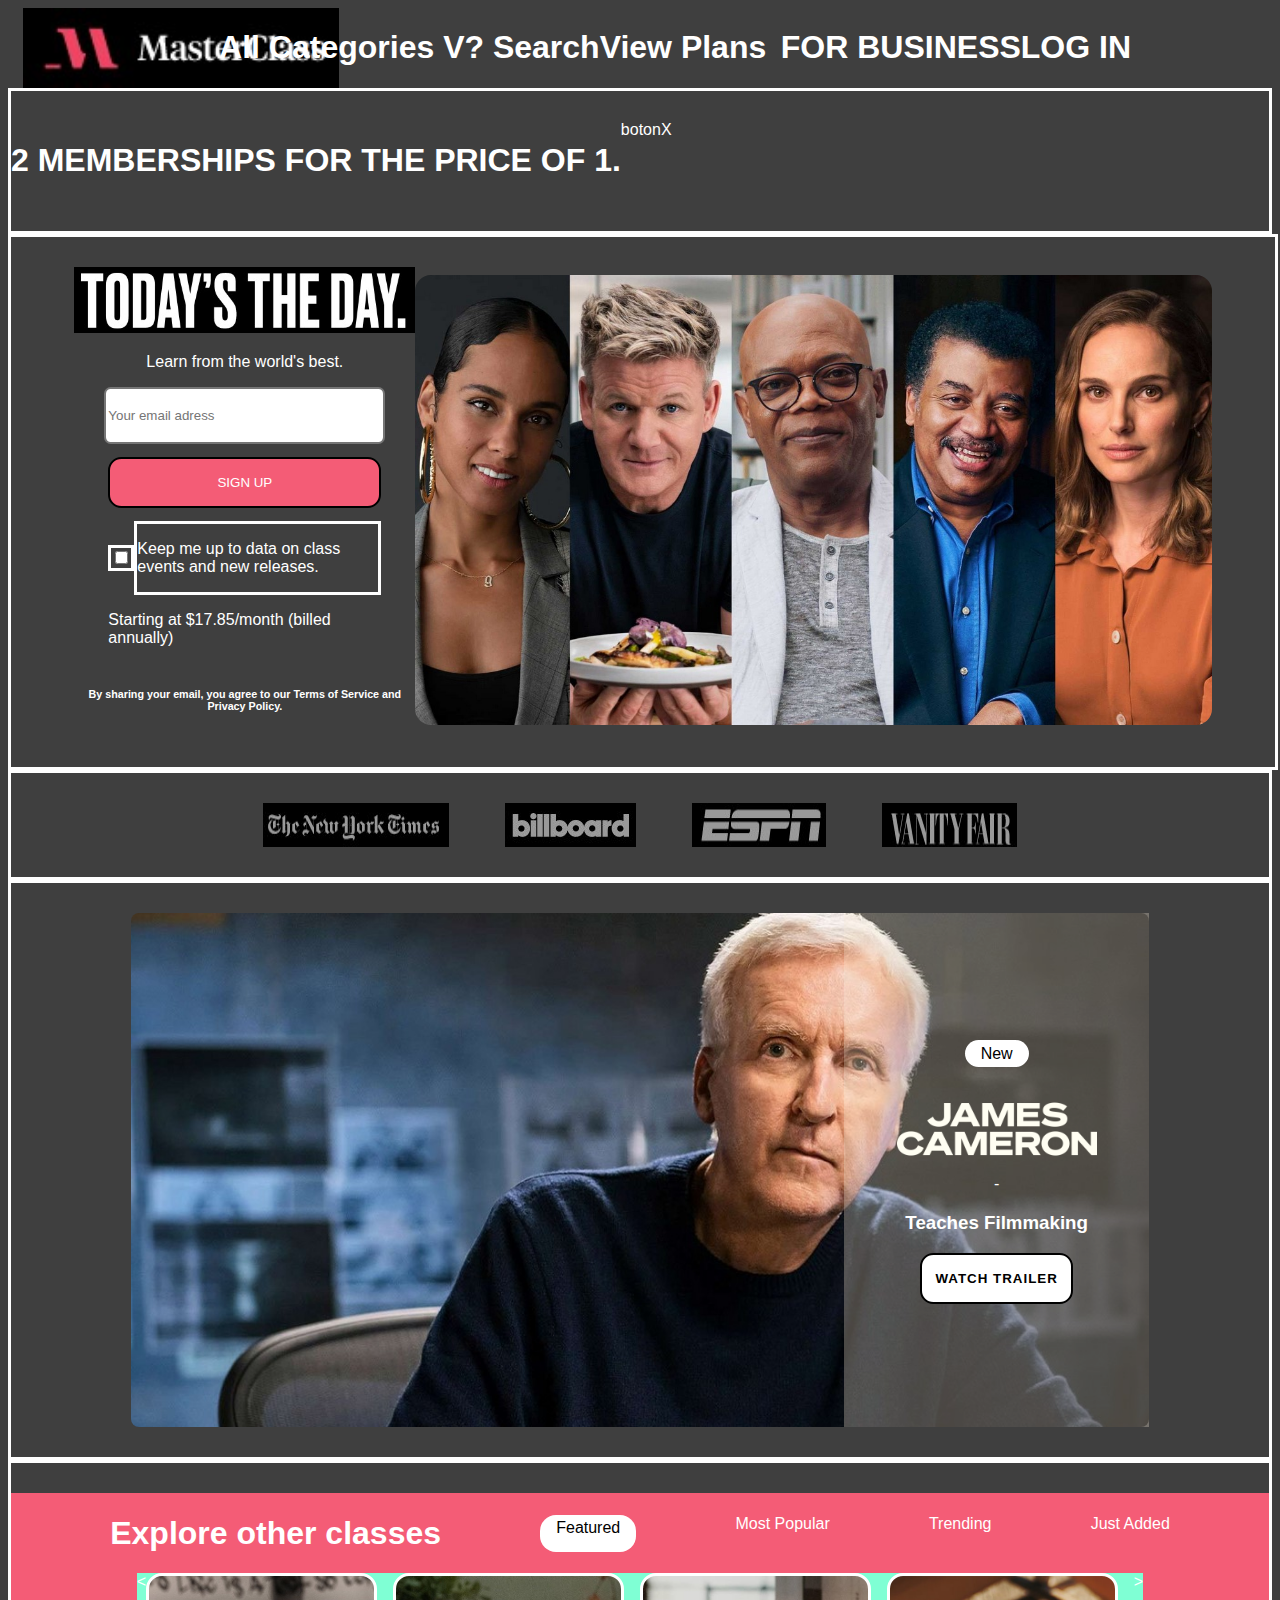
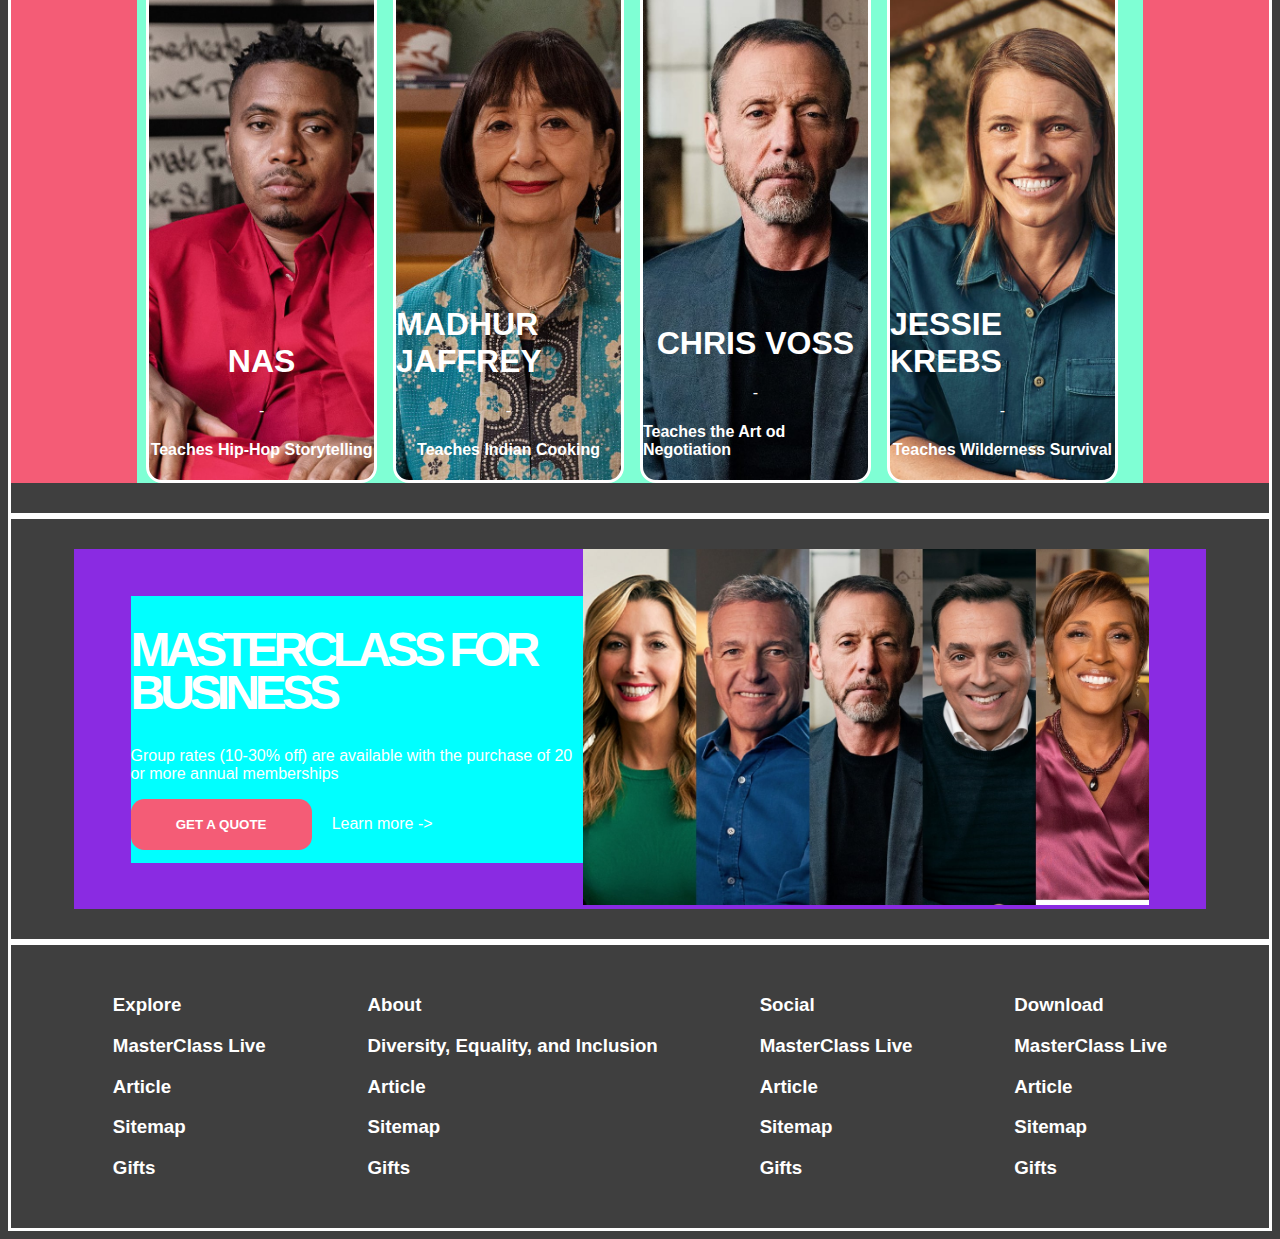
==== index.html @ 4ff26035 "Pulí el footer" ====
<!DOCTYPE html>
<html lang="en">
<head>
    <meta charset="UTF-8">
    <meta http-equiv="X-UA-Compatible" content="IE=edge">
    <meta name="viewport" content="width=device-width, initial-scale=1.0">
    <link rel="stylesheet" href="estilomasterclass.css">

    <title>Document</title>
</head>

<!--| --------------------------------------------------------- |-->

<body>
    <!--| --------------------------------------------------------- |-->
    <!--| ----------------------- |-->


    <header>


        <nav>

            <div id="contenedor_nav">
            <!--| ----------------------------- |-->


                <div class="elementos_nav">

                    <!--| ----------------------- |-->
                    <img src="imagenes/logo.jpg" alt="">
                    <!--| ----------------------- |-->

                </div>

                <!--| ----------------------- |-->

                <div class="elementos_nav">

                    <!--| ----------------------- |-->
                    <h1>
                        All Categories
                        <span> V </span>
                    </h1>
                    <!--| ----------------------- |-->
                    <h1>
                        <span>
                            ?
                        </span>
                        Search
                    </h1>
                    <!--| ----------------------- |-->
                    <h1>
                        View Plans
                    </h1>
                    <!--| ----------------------- |-->

                </div>

                <!--| ----------------------- |-->

                <div class="elementos_nav">

                    <!--| ----------------------- |-->
                    <h1>
                        FOR BUSINESS
                    </h1>
                    <!--| ----------------------- |-->
                    <h1>
                        LOG IN
                    </h1>
                    <!--| ----------------------- |-->

                </div>


            <!--| ----------------------------- |-->
            </div>      

        </nav>


        <!--| -------------PUBLICIDAD BANNER---------- |-->


        <section class="espaciado">
            <div id="publicidad">
                <h1>
                    2 MEMBERSHIPS FOR THE PRICE OF 1.
                </h1>
                <span>boton</span>
                <span>X</span>
            </div>
        </section>


        <!--| ----------------------- |-->


        <section id="contenedor_portada" class="espaciado">

            <div id="div_contenedor_portada">
            <!--| ----------------------- |-->



                <div id="registro_usuarios">
                <!--| ----------------------- |-->


                    <!--| ----------------------- |-->
                    <div>
                        <img id="imagen_titulo" src="imagenes/Letras en imagenes/Titulo.jpg" alt="">
                    </div>
                    <!--| ----------------------- |-->

                    <div id="div_centrado_iniciar_sesion">



                        <!--| ----------------------- |-->   
                        <p class="parrafos">
                            Learn from the world's best.
                        </p>

                        <!--| ----------------------- |-->

                        <input class="texto_iniciar_sesion" type="text" placeholder="Your email adress">

                        <!--| ----------------------- |-->

                        <button class="boton_iniciar_sesion">
                            <span>SIGN UP</span>
                        </button>

                        <!--| ----------------------- |-->

                        <div id="privacidad_iniciar_sesion">


                            <!--| ----------------------- |-->
                            <div>
                                <input type="checkbox">
                            </div>

                            <!--| ----------------------- |-->

                            <div>
                                <p class="texto_uno_iniciar_sesion">
                                    Keep me up to data on class events and new releases.
                                </p>
                            </div>
                            <!--| ----------------------- |-->


                        </div>
                        
                        <!--| ----------------------- |-->

                        <p class="texto_uno_iniciar_sesion">
                            Starting at $17.85/month (billed annually)
                        </p>
                        <!--| ----------------------- |-->


                    </div>

                    <!--| ----------------------- |-->

                    <h6>
                        By sharing your email, you agree to our <span>Terms of Service</span> and <span>Privacy Policy.</span>
                    </h6>
                    <!--| ----------------------- |-->
    
    
                <!--| ----------------------- |-->
                </div>

                <!--| ----------------------- |-->

                <div id="portada">
                    <img src="imagenes/img inicio/portada.jpg" alt="">
                </div>
                <!--| ----------------------- |-->



            </div>

        </section>

    </header>

    <!--| --------------------------------------------------------- |-->

    <main>
        <section id="section" class="espaciado">

            <div id="marcas">

                <img src="imagenes/Letras en imagenes/NewYorkTimes.jpg" alt="The NewYorkTimes">
                <img src="imagenes/Letras en imagenes/billboard.jpg" alt="Billboard">
                <img src="imagenes/Letras en imagenes/espn.jpg" alt="ESPN">
                <img src="imagenes/Letras en imagenes/vanityfair.jpg" alt="VANTYFAIR">

            </div>

        </section>

        <!--| --------------------------------------------------------- |-->

        <section class="espaciado">

            <div id="div_persona_destacada">
            <!--| ----------------------- |-->


                <div id="persona_destacada_fondo">
                    <div class="persona_destacada_texto">

                        <!--| ----------------------- |-->
                        <p class="subtitulo">New</p>
                        <img id="letras_persona_destacada" src="imagenes/Letras en imagenes/James cameron.png" alt="">
                        <span>-</span>
                        <h3>Teaches Filmmaking</h3>
                        <button id="boton_ver_trailer">
                            <span>WATCH TRAILER</span>
                        </button>
                        <!--| ----------------------- |-->
    
                    </div>
                </div>


            <!--| ----------------------- |-->
            </div>

        </section>

        <!--| --------------------------------------------------------- |-->

        <section class="espaciado">

            <div id="div_contenedor_otras_clases">

                <!--| ----------------------- |-->
                <div class="div_contenedor_titulos_clases">
                    <h1>Explore other classes</h1>
                    <h4 class="subtitulo">Featured</h4>
                    <h4>Most Popular</h4>
                    <h4>Trending</h4>
                    <h4>Just Added</h4>
                </div>

                <!--| ----------------------- |-->

                <div class="div_contenedor_clases">
                    <span><</span>

                    <div id="clase_persona_1" class="clase_persona">
                        <h1>NAS</h1>
                        <span>-</span>
                        <h4>Teaches Hip-Hop Storytelling</h4>
                    </div>
                    <!--| ----------------------- |-->
                    <div id="clase_persona_2" class="clase_persona">
                        <h1>MADHUR  JAFFREY</h1>
                        <span>-</span>
                        <h4>Teaches Indian  Cooking</h4>
                    </div>
                    <!--| ----------------------- |-->
                    <div id="clase_persona_3" class="clase_persona">
                        <h1>CHRIS VOSS</h1>
                        <span>-</span>
                        <h4>Teaches the Art od Negotiation</h4>
                    </div>
                    <!--| ----------------------- |-->
                    <div id="clase_persona_4" class="clase_persona">
                        <h1>JESSIE KREBS</h1>
                        <span>-</span>
                        <h4>Teaches Wilderness Survival</h4>
                    </div>

                    <span>></span>
                </div>


            </div>
            

        </section>

        <!--| --------------------------------------------------------- |-->

        <section class="espaciado">


            <div id="div_ultimo_contenedor">

                <!--| ----------------------- |-->
                <div id="div_ultimo_contenedor_titulos">


                    <!--| ----------------------- |-->
                    <h1>
                        MASTERCLASS FOR BUSINESS
                    </h1>
                    <!--| ----------------------- |-->
                    <p>
                        Group rates (10-30% off) are available with the purchase of 20 or more annual memberships
                    </p>

                    <!--| ----------------------- |-->

                    <div id="ultimo_div_botones">

                        <button id="ultimo_boton">
                            <span>GET A QUOTE</span>
                        </button>
                        <p>
                            Learn more
                            <span>-></span>
                        </p>

                    </div>
                    <!--| ----------------------- |-->


                </div>


                <!--| ----------------------- |-->


                <div id="div_ultimo_imagen">
                    <img src="imagenes/Imagen1.jpg" alt="">
                </div>
                <!--| ----------------------- |-->



            </div>


        </section>

        <!--| --------------------------------------------------------- |-->

        <footer class="espaciado">
            


            <div id="div_contenedor_footer">


                <div class="footer_textos">

                    <!--| ----------------------- |-->
                    <h3>
                        Explore
                    </h3>
                    <h3>
                        MasterClass Live
                    </h3>
                    <h3>
                        Article
                    </h3>
                    <h3>
                        Sitemap
                    </h3>
                    <h3>
                        Gifts
                    </h3>
                    <!--| ----------------------- |-->
    
                </div>
    
    
                <div class="footer_textos">
    
                    <!--| ----------------------- |-->
                    <h3>
                        About
                    </h3>
                    <h3>
                        Diversity, Equality, and Inclusion
                    </h3>
                    <h3>
                        Article
                    </h3>
                    <h3>
                        Sitemap
                    </h3>
                    <h3>
                        Gifts
                    </h3>
                    <!--| ----------------------- |-->
    
                </div>
    
    
    
                <div class="footer_textos">
    
                    <!--| ----------------------- |-->
                    <h3>
                        Social
                    </h3>
                    <h3>
                        MasterClass Live
                    </h3>
                    <h3>
                        Article
                    </h3>
                    <h3>
                        Sitemap
                    </h3>
                    <h3>
                        Gifts
                    </h3>
                    <!--| ----------------------- |-->
    
                </div>
    
    
    
    
                <div class="footer_textos">
    
                    <!--| ----------------------- |-->
                    <h3>
                        Download
                    </h3>
                    <h3>
                        MasterClass Live
                    </h3>
                    <h3>
                        Article
                    </h3>
                    <h3>
                        Sitemap
                    </h3>
                    <h3>
                        Gifts
                    </h3>
                    <!--| ----------------------- |-->
    
                </div>
    


            </div>
            

        </footer>

        <!--| --------------------------------------------------------- |-->

    </main>


</body>
</html>
---- estilomasterclass.css ----
body{
    font-family: "Sohne", "Helvetica", "Arial", sans-serif;
    background-color: rgb(63, 63, 63);
    color:#ffffff
}


/*-------------------------||-------------------------*/

#contenedor_nav{
    display: flex;
    flex-direction: row;
    justify-content: space-evenly;
    width: 90%;
}

.elementos_nav{
    display: flex;
    flex-direction: row;
    justify-content: space-evenly;
}
#publicidad{
    display: flex;
    flex-direction: row;
}

/*-------------------------||-------------------------*/

/*-----------------|REGISTRO USUARIOS|-----------------*/
#contenedor_portada{
    width: 100%;
}
#div_contenedor_portada{
    width: 90%;
    display: flex;
	flex-direction: row;
	flex-wrap: wrap;
	text-align: center;
	margin: auto;
	justify-content: space-evenly;
    align-items: center;
}

#registro_usuarios{
    width: 30%;
    display:flex;
    flex-direction: column;
    
    align-items: center;
    /*background-color: antiquewhite;*/
}

#portada{
    width: 70%;
    /*background-color: aquamarine;*/
}
#portada img{
    border-radius: 1em;
    width: 100%;
}
#imagen_titulo{
    width: 100%;
}
.texto_iniciar_sesion{
    color: white;
    border-radius: 0.5em;
    width: 100%;
    height: 51px;
    border-style: solid;

    margin-bottom: 1em; 
}
.boton_iniciar_sesion{
    background-color: #f45c76;
    color: white;
    border-radius:  1em;
    width: 100%;
    height: 51px;
    margin-bottom: 1em;
    border-style: solid;
}
.texto_uno_iniciar_sesion{
    justify-content: left;
    text-align: left;
}
#privacidad_iniciar_sesion{
    display: flex;
    flex-direction: row;
    align-items: center;
}
#privacidad_iniciar_sesion div{
    border-style: solid;
}
#div_centrado_iniciar_sesion{
    display: flex;
    flex-direction: column;
    align-items: center;
    width: 80%;
}

/*-------------------------||-------------------------*/


/*-------------------------|MARCAS|-------------------------*/
#marcas{
    width: 60%;
    display: flex;
    flex-direction: row;
    margin: auto;
    justify-content:space-between;
}
/*-------------------------||-------------------------*/

/*------------------|PERSONA DESTACADA|------------------*/
#div_persona_destacada{
    width: 90%;
    display:flex;
    margin: auto;
    /*background-color: beige;*/
    flex-direction: column;
    align-items: center;
}

#persona_destacada_fondo{
    background-image: url("imagenes/img inicio/Persona1.jpg");
    width: 90%;
    height: 514px;
    background-size: cover;
    background-repeat: no-repeat;
    border-radius: 0.5em;
    display:flex;
    flex-direction: row-reverse;
}
.persona_destacada_texto{
    display: flex;
    flex-direction: column;
    background-color: rgba(250, 235, 215, 0.301);
    width: 30%;
    justify-content: center;
    align-items: center;
    color: white;

}
.subtitulo{
    background-color: white;
    color: black;
    border-radius: 1em;
    padding: 0.3em 1em 0.3em 1em;
}
#letras_persona_destacada{
    width: 200px;
}
#boton_ver_trailer{
    background-color: #ffffff;
    color: rgb(0, 0, 0);
    border-radius:  1em;
    width: 50%;
    height: 51px;
    margin-bottom: 1em;
    border-style: solid;
}
#boton_ver_trailer span{
    font-weight: bold;
    letter-spacing: 1px;
}
/*-------------------------||-------------------------*/

/*--------------------|OTRAS CLASES|--------------------*/

#div_contenedor_otras_clases{
    display:block;
    background-color: #f45c76;
}
.div_contenedor_titulos_clases{
    display: flex;
    flex-direction: row;
    justify-content: space-evenly;
    color:rgb(255, 255, 255);

}
.div_contenedor_titulos_clases h4{
    font-weight: lighter;
}
.div_contenedor_clases{
    display: flex;
    flex-direction: row;
    justify-content: space-evenly;
    background-color: aquamarine;
    margin: auto;
    width: 80%;
    color:#ffffff;
}


.clase_persona{
    width: 284px;
    height: 504px;
    border-style: solid;
    border-radius: 1em;
    margin-right: 1em;
    display: flex;
    flex-direction: column;
    align-items: center;

    justify-content: end;
    background-repeat: no-repeat;
    background-size: cover;
}


#clase_persona_1{
    background-image: url("imagenes/perfil_uno.jpg");
}
#clase_persona_2{
    background-image: url("imagenes/perfil_dos.jpg");
}
#clase_persona_3{
    background-image: url("imagenes/perfil_tres.jpg");
}
#clase_persona_4{
    background-image: url("imagenes/perfil_cuatro.jpg");
}

/*-------------------------||-------------------------*/


/*----------------------|ULTIMO|----------------------*/
#div_ultimo_contenedor{
    width: 90%;
    display: flex;
    flex-direction: row;
    margin: auto;
    justify-content: center;
    align-items: center;
    background-color: blueviolet;
}

#div_ultimo_contenedor_titulos{
    display: block;
    width: 40%;
    background-color: aqua;
    margin-left: 0;
}

#div_ultimo_contenedor_titulos h1{
    font-size: 3em;
    /*font-family: "Sohne Schmal",serif;*/
    letter-spacing: -5px;
    line-height: 90%;
    font-weight: 900;
}

#div_ultimo_imagen{
    width: 50%;
}

#div_ultimo_imagen img{
    width: 100%;
}

#ultimo_boton{
    background-color: #f45c76;
    color: white;
    border-radius:  1em;
    width: 40%;
    height: 51px;
    margin-bottom: 1em;
    border-style: none;
}

#ultimo_boton span{
    font-weight: bold;
}
#ultimo_div_botones{
    display: flex;
    flex-direction: row;    
}

#ultimo_div_botones p{
    margin-left: 20px;
}

/*-------------------------||-------------------------*/


/*-------------------------|FOOTER|-------------------------*/

#div_contenedor_footer{

    display: flex;
    flex-direction: row;
    justify-content: space-evenly;

}

/*-------------------------||-------------------------*/

.espaciado{
    /*margin-top: 30px;
    margin-bottom: 30px;*/
    border-style: solid;
    padding-top: 30px;
    padding-bottom: 30px;
}
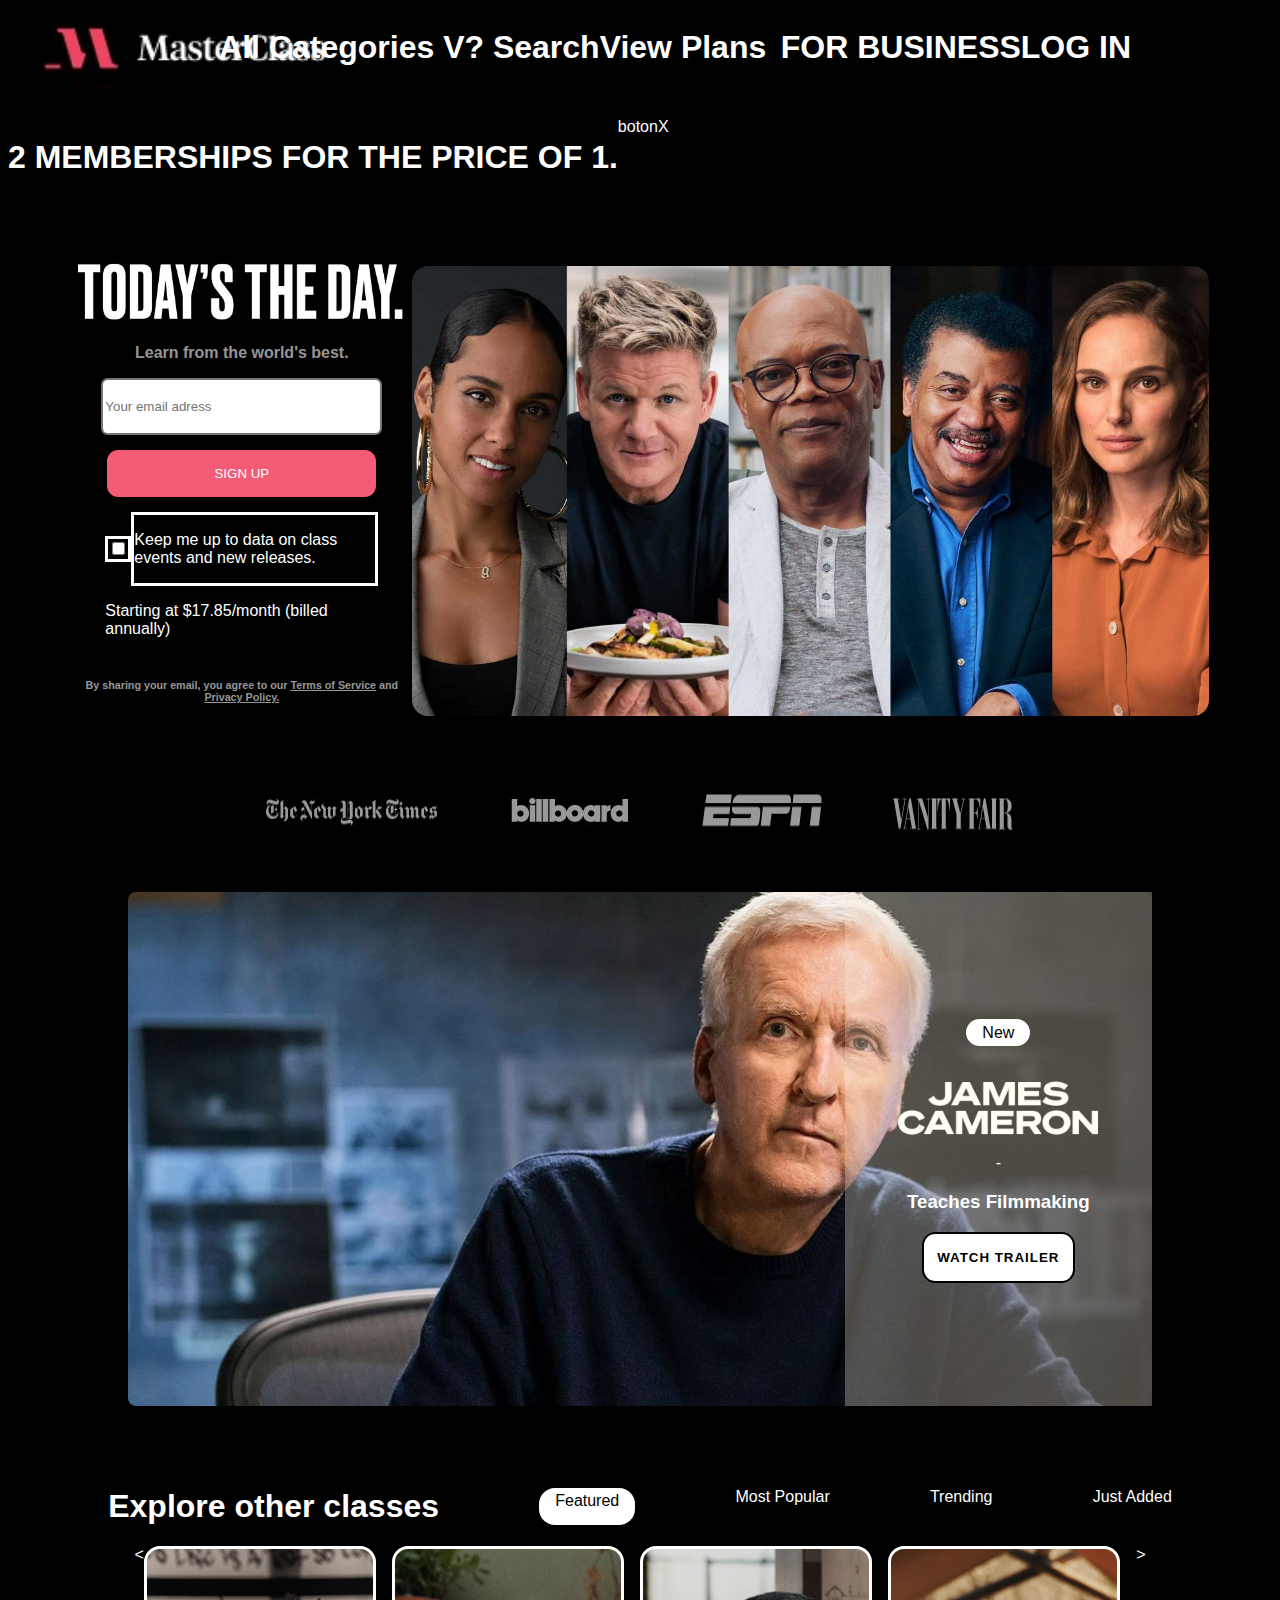
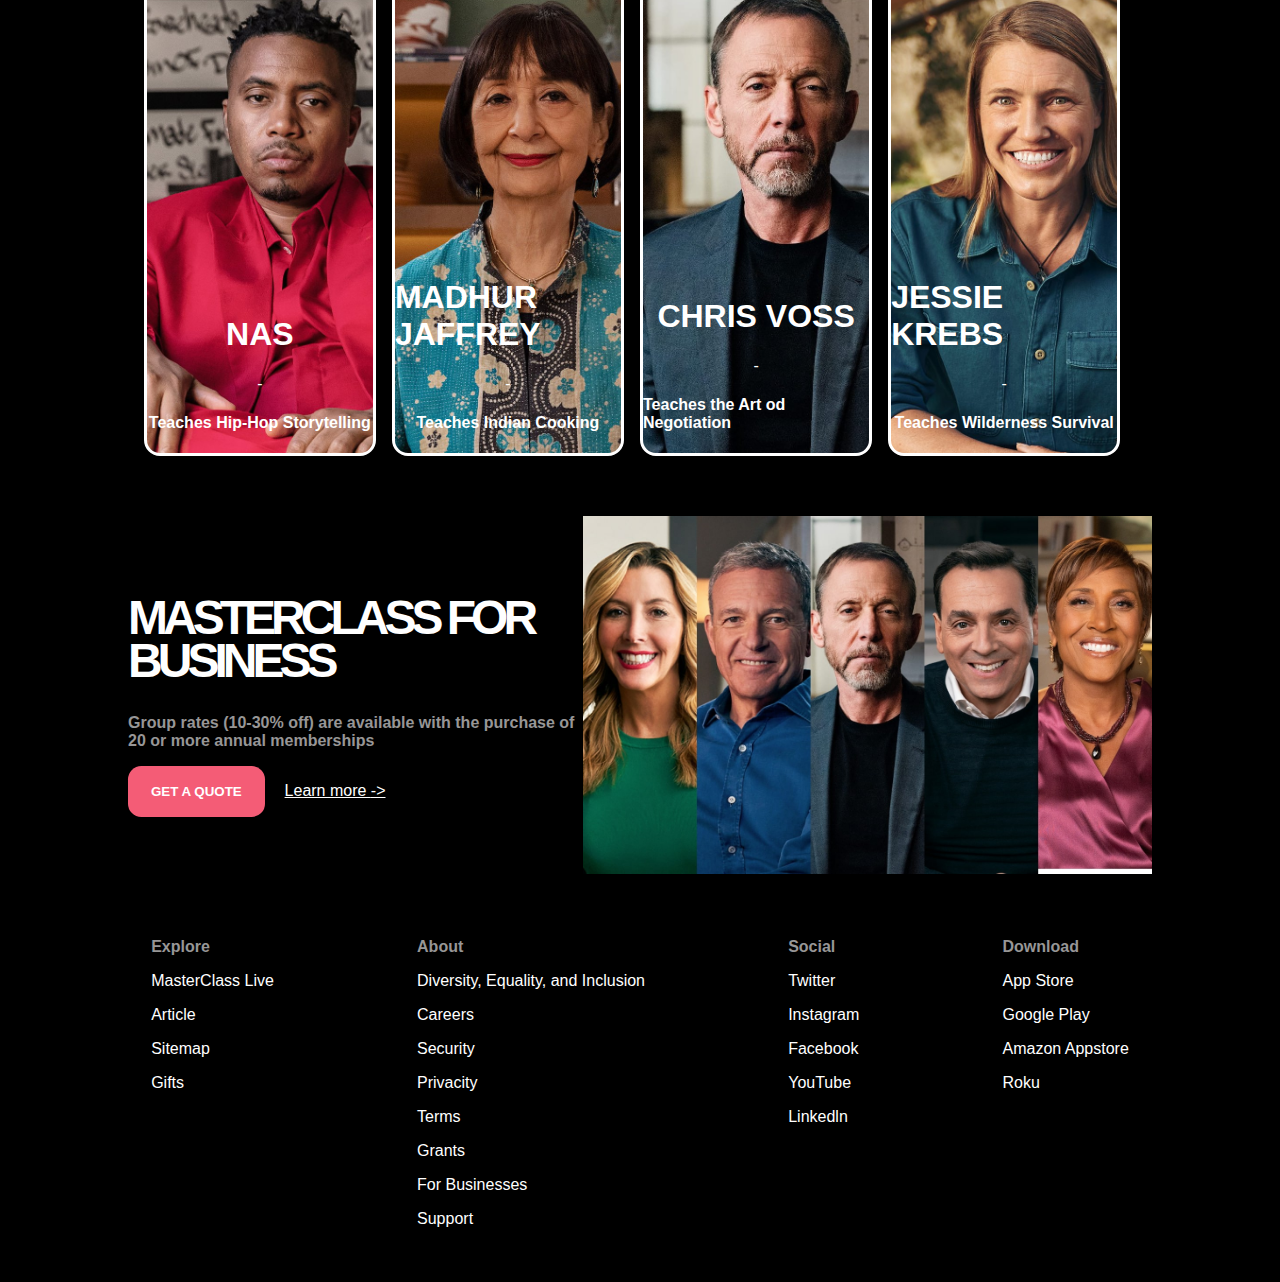
==== commit 9d0b41a6: "Terminé la mayoría de los detalles, falta pulir las ultimas cosas" ====
--- a/index.html
+++ b/index.html
@@ -119,7 +119,7 @@
 
 
                         <!--| ----------------------- |-->   
-                        <p class="parrafos">
+                        <p class="texto_color_gris">
                             Learn from the world's best.
                         </p>
 
@@ -167,8 +167,8 @@
 
                     <!--| ----------------------- |-->
 
-                    <h6>
-                        By sharing your email, you agree to our <span>Terms of Service</span> and <span>Privacy Policy.</span>
+                    <h6 class="texto_color_gris">
+                        By sharing your email, you agree to our <span class="subrayado">Terms of Service</span> and <span class="subrayado">Privacy Policy.</span>
                     </h6>
                     <!--| ----------------------- |-->
     
@@ -306,7 +306,7 @@
                         MASTERCLASS FOR BUSINESS
                     </h1>
                     <!--| ----------------------- |-->
-                    <p>
+                    <p class="texto_color_gris">
                         Group rates (10-30% off) are available with the purchase of 20 or more annual memberships
                     </p>
 
@@ -317,7 +317,7 @@
                         <button id="ultimo_boton">
                             <span>GET A QUOTE</span>
                         </button>
-                        <p>
+                        <p class="subrayado">
                             Learn more
                             <span>-></span>
                         </p>
@@ -356,94 +356,139 @@
                 <div class="footer_textos">
 
                     <!--| ----------------------- |-->
-                    <h3>
+                    <span class="texto_color_gris">
                         Explore
-                    </h3>
-                    <h3>
+                    </span>
+
+                    <!--| ----------------------- |-->
+
+                    <p>
                         MasterClass Live
-                    </h3>
-                    <h3>
+                    </p>
+                    <!--| ----------------------- |-->
+                    
+                    <p>
                         Article
-                    </h3>
-                    <h3>
+                    </p>
+                    <!--| ----------------------- |-->
+                    <p>
                         Sitemap
-                    </h3>
-                    <h3>
+                    </p>
+                    <!--| ----------------------- |-->
+                    <p>
                         Gifts
-                    </h3>
-                    <!--| ----------------------- |-->
+                    </p>
+                    <!--| ----------------------- |-->
+                    
     
                 </div>
     
     
                 <div class="footer_textos">
-    
-                    <!--| ----------------------- |-->
-                    <h3>
+                    <!--| ----------------------- |-->
+                    <span class="texto_color_gris">
                         About
-                    </h3>
-                    <h3>
+                    </span>
+
+                    <!--| ----------------------- |-->
+
+                    <p>
                         Diversity, Equality, and Inclusion
-                    </h3>
-                    <h3>
-                        Article
-                    </h3>
-                    <h3>
-                        Sitemap
-                    </h3>
-                    <h3>
-                        Gifts
-                    </h3>
-                    <!--| ----------------------- |-->
-    
-                </div>
-    
+                    </p>
+                    <!--| ----------------------- |-->
+                    <p>
+                        Careers
+                    </p>
+                    <!--| ----------------------- |-->
+                    <p>
+                        Security
+                    </p>
+                    <!--| ----------------------- |-->
+                    <p>
+                        Privacity
+                    </p>
+                    <!--| ----------------------- |-->
+                    <p>
+                        Terms
+                    </p>
+                    <!--| ----------------------- |-->
+                    <p>
+                        Grants
+                    </p>
+                    <!--| ----------------------- |-->
+                    <p>
+                        For Businesses
+                    </p>
+                    <!--| ----------------------- |-->
+                    <p>
+                        Support
+                    </p>
+                    <!--| ----------------------- |-->
+                    
+    
+                </div>
     
     
                 <div class="footer_textos">
     
                     <!--| ----------------------- |-->
-                    <h3>
+                    <span class="texto_color_gris">
                         Social
-                    </h3>
-                    <h3>
-                        MasterClass Live
-                    </h3>
-                    <h3>
-                        Article
-                    </h3>
-                    <h3>
-                        Sitemap
-                    </h3>
-                    <h3>
-                        Gifts
-                    </h3>
-                    <!--| ----------------------- |-->
-    
-                </div>
-    
-    
+                    </span>
+
+                    <!--| ----------------------- |-->
+
+                    <p>
+                        Twitter
+                    </p>
+                    <!--| ----------------------- |-->
+                    <p>
+                        Instagram
+                    </p>
+                    <!--| ----------------------- |-->
+                    <p>
+                        Facebook
+                    </p>
+                    <!--| ----------------------- |-->
+                    <p>
+                        YouTube
+                    </p>
+                    <!--| ----------------------- |-->
+                    <p>
+                        Linkedln
+                    </p>
+                    <!--| ----------------------- |-->
+
+    
+                </div>
     
     
                 <div class="footer_textos">
     
                     <!--| ----------------------- |-->
-                    <h3>
+                    <span class="texto_color_gris">
                         Download
-                    </h3>
-                    <h3>
-                        MasterClass Live
-                    </h3>
-                    <h3>
-                        Article
-                    </h3>
-                    <h3>
-                        Sitemap
-                    </h3>
-                    <h3>
-                        Gifts
-                    </h3>
-                    <!--| ----------------------- |-->
+                    </span>
+
+                    <!--| ----------------------- |-->
+
+                    <p>
+                        App Store
+                    </p>
+                    <!--| ----------------------- |-->
+                    <p>
+                        Google Play
+                    </p>
+                    <!--| ----------------------- |-->
+                    <p>
+                        Amazon Appstore
+                    </p>
+                    <!--| ----------------------- |-->
+                    <p>
+                        Roku
+                    </p>
+                    <!--| ----------------------- |-->
+
     
                 </div>
     
--- a/estilomasterclass.css
+++ b/estilomasterclass.css
@@ -1,6 +1,6 @@
 body{
     font-family: "Sohne", "Helvetica", "Arial", sans-serif;
-    background-color: rgb(63, 63, 63);
+    background-color: rgb(0, 0, 0);
     color:#ffffff
 }
 
@@ -169,7 +169,6 @@
 
 #div_contenedor_otras_clases{
     display:block;
-    background-color: #f45c76;
 }
 .div_contenedor_titulos_clases{
     display: flex;
@@ -185,7 +184,6 @@
     display: flex;
     flex-direction: row;
     justify-content: space-evenly;
-    background-color: aquamarine;
     margin: auto;
     width: 80%;
     color:#ffffff;
@@ -232,13 +230,11 @@
     margin: auto;
     justify-content: center;
     align-items: center;
-    background-color: blueviolet;
 }
 
 #div_ultimo_contenedor_titulos{
     display: block;
     width: 40%;
-    background-color: aqua;
     margin-left: 0;
 }
 
@@ -262,7 +258,7 @@
     background-color: #f45c76;
     color: white;
     border-radius:  1em;
-    width: 40%;
+    width: 30%;
     height: 51px;
     margin-bottom: 1em;
     border-style: none;
@@ -293,14 +289,41 @@
 
 }
 
+.footer_textos{
+    display: block;
+}
+
+.footer_textos ul{
+    list-style: none;
+    text-align: left;
+    justify-content: left;
+    display: flex;
+    flex-direction: column;
+}
+
+.footer_textos ul li{
+    margin-top: 2em;
+    margin-left: 0em;
+
+    
+}
+
 /*-------------------------||-------------------------*/
 
 .espaciado{
     /*margin-top: 30px;
     margin-bottom: 30px;*/
-    border-style: solid;
     padding-top: 30px;
     padding-bottom: 30px;
 }
 
-
+.texto_color_gris{
+    color:rgb(151, 150, 150);
+    font-weight: 600;
+}
+
+.subrayado{
+    text-decoration: underline;
+}
+
+
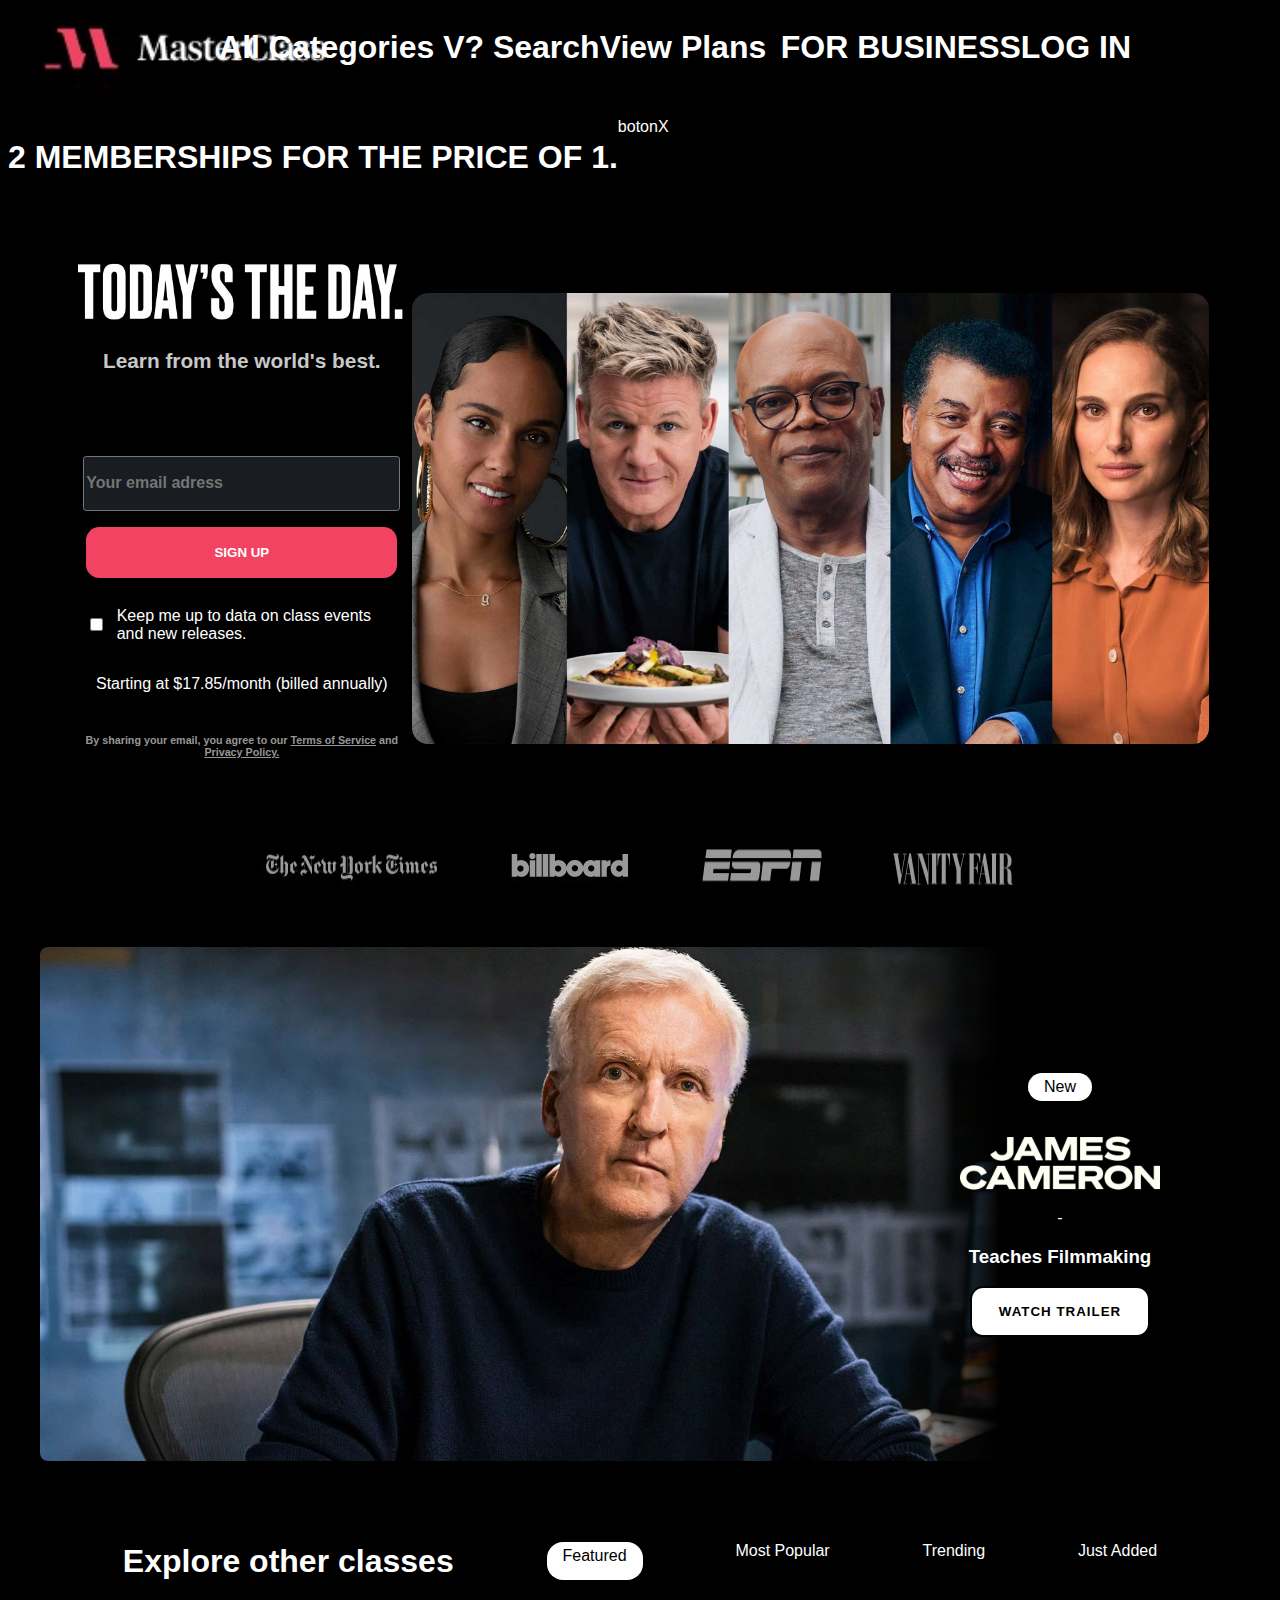
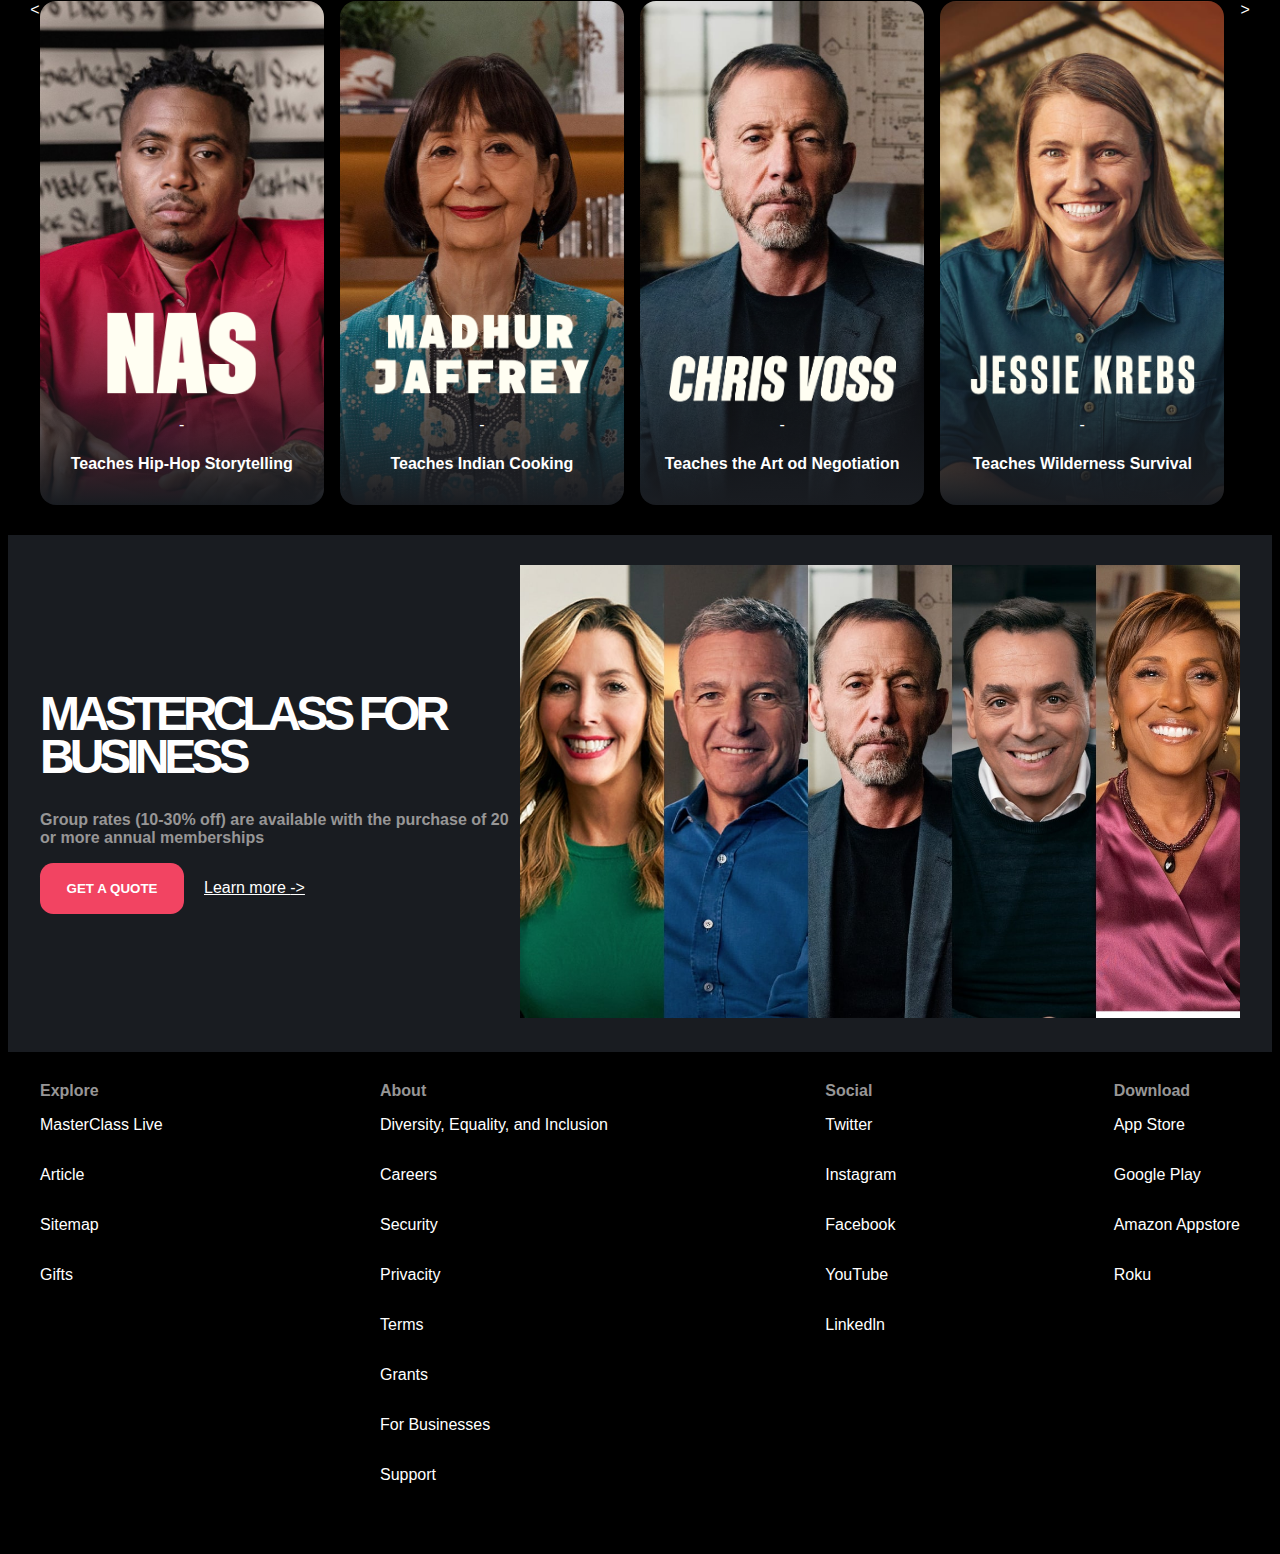
==== commit a6b9c4d6: "Todo está practicamente terminado, falta pulir pequeños detalles como los simbolos y el menu fijo" ====
--- a/index.html
+++ b/index.html
@@ -42,14 +42,18 @@
                         All Categories
                         <span> V </span>
                     </h1>
-                    <!--| ----------------------- |-->
+
+                    <!--| ----------------------- |-->
+
                     <h1>
                         <span>
                             ?
                         </span>
                         Search
                     </h1>
-                    <!--| ----------------------- |-->
+
+                    <!--| ----------------------- |-->
+
                     <h1>
                         View Plans
                     </h1>
@@ -57,7 +61,9 @@
 
                 </div>
 
-                <!--| ----------------------- |-->
+
+                <!--| ----------------------------------- |-->
+
 
                 <div class="elementos_nav">
 
@@ -65,7 +71,9 @@
                     <h1>
                         FOR BUSINESS
                     </h1>
-                    <!--| ----------------------- |-->
+
+                    <!--| ----------------------- |-->
+
                     <h1>
                         LOG IN
                     </h1>
@@ -94,7 +102,9 @@
         </section>
 
 
+
         <!--| ----------------------- |-->
+
 
 
         <section id="contenedor_portada" class="espaciado">
@@ -103,23 +113,22 @@
             <!--| ----------------------- |-->
 
 
-
+                <!--| ----------------------- |-->
                 <div id="registro_usuarios">
-                <!--| ----------------------- |-->
 
 
                     <!--| ----------------------- |-->
                     <div>
                         <img id="imagen_titulo" src="imagenes/Letras en imagenes/Titulo.jpg" alt="">
                     </div>
+
                     <!--| ----------------------- |-->
 
                     <div id="div_centrado_iniciar_sesion">
 
 
-
                         <!--| ----------------------- |-->   
-                        <p class="texto_color_gris">
+                        <p id="subtitulo_2">
                             Learn from the world's best.
                         </p>
 
@@ -140,7 +149,7 @@
 
                             <!--| ----------------------- |-->
                             <div>
-                                <input type="checkbox">
+                                <input id="entrada" type="checkbox">
                             </div>
 
                             <!--| ----------------------- |-->
@@ -173,7 +182,6 @@
                     <!--| ----------------------- |-->
     
     
-                <!--| ----------------------- |-->
                 </div>
 
                 <!--| ----------------------- |-->
@@ -184,7 +192,7 @@
                 <!--| ----------------------- |-->
 
 
-
+            <!--| ----------------------- |-->
             </div>
 
         </section>
@@ -237,11 +245,14 @@
 
         </section>
 
+
         <!--| --------------------------------------------------------- |-->
 
+
         <section class="espaciado">
 
             <div id="div_contenedor_otras_clases">
+
 
                 <!--| ----------------------- |-->
                 <div class="div_contenedor_titulos_clases">
@@ -255,33 +266,47 @@
                 <!--| ----------------------- |-->
 
                 <div class="div_contenedor_clases">
+                <!--| ----------------------- |-->
+
                     <span><</span>
 
+                    <!--| ----------------------- |-->
+
                     <div id="clase_persona_1" class="clase_persona">
-                        <h1>NAS</h1>
+                        <img src="imagenes/Letras en imagenes/Nas.png" alt="">
                         <span>-</span>
                         <h4>Teaches Hip-Hop Storytelling</h4>
                     </div>
-                    <!--| ----------------------- |-->
+
+                    <!--| ----------------------- |-->
+
                     <div id="clase_persona_2" class="clase_persona">
-                        <h1>MADHUR  JAFFREY</h1>
+                        <img src="imagenes/Letras en imagenes/Madhur.png" alt="">
                         <span>-</span>
                         <h4>Teaches Indian  Cooking</h4>
                     </div>
-                    <!--| ----------------------- |-->
+
+                    <!--| ----------------------- |-->
+
                     <div id="clase_persona_3" class="clase_persona">
-                        <h1>CHRIS VOSS</h1>
+                        <img src="imagenes/Letras en imagenes/chris.png" alt="">
                         <span>-</span>
                         <h4>Teaches the Art od Negotiation</h4>
                     </div>
-                    <!--| ----------------------- |-->
+
+                    <!--| ----------------------- |-->
+
                     <div id="clase_persona_4" class="clase_persona">
-                        <h1>JESSIE KREBS</h1>
+                        <img src="imagenes/Letras en imagenes/Jessie.png" alt="">
                         <span>-</span>
                         <h4>Teaches Wilderness Survival</h4>
                     </div>
 
+                    <!--| ----------------------- |-->
+
                     <span>></span>
+
+                <!--| ----------------------- |-->
                 </div>
 
 
@@ -292,10 +317,11 @@
 
         <!--| --------------------------------------------------------- |-->
 
-        <section class="espaciado">
+        <section class="espaciado" id="section_gris">
 
 
             <div id="div_ultimo_contenedor">
+
 
                 <!--| ----------------------- |-->
                 <div id="div_ultimo_contenedor_titulos">
@@ -305,7 +331,9 @@
                     <h1>
                         MASTERCLASS FOR BUSINESS
                     </h1>
-                    <!--| ----------------------- |-->
+
+                    <!--| ----------------------- |-->
+
                     <p class="texto_color_gris">
                         Group rates (10-30% off) are available with the purchase of 20 or more annual memberships
                     </p>
@@ -328,9 +356,7 @@
 
                 </div>
 
-
-                <!--| ----------------------- |-->
-
+                <!--| ----------------------- |-->
 
                 <div id="div_ultimo_imagen">
                     <img src="imagenes/Imagen1.jpg" alt="">
@@ -338,7 +364,6 @@
                 <!--| ----------------------- |-->
 
 
-
             </div>
 
 
@@ -349,9 +374,8 @@
         <footer class="espaciado">
             
 
-
             <div id="div_contenedor_footer">
-
+            <!--| ----------------------- |-->
 
                 <div class="footer_textos">
 
@@ -359,14 +383,11 @@
                     <span class="texto_color_gris">
                         Explore
                     </span>
-
-                    <!--| ----------------------- |-->
-
+                    <!--| ----------------------- |-->
                     <p>
                         MasterClass Live
                     </p>
-                    <!--| ----------------------- |-->
-                    
+                    <!--| ----------------------- |-->      
                     <p>
                         Article
                     </p>
@@ -378,8 +399,7 @@
                     <p>
                         Gifts
                     </p>
-                    <!--| ----------------------- |-->
-                    
+                    <!--| ----------------------- |-->     
     
                 </div>
     
@@ -389,9 +409,7 @@
                     <span class="texto_color_gris">
                         About
                     </span>
-
-                    <!--| ----------------------- |-->
-
+                    <!--| ----------------------- |-->
                     <p>
                         Diversity, Equality, and Inclusion
                     </p>
@@ -423,8 +441,7 @@
                     <p>
                         Support
                     </p>
-                    <!--| ----------------------- |-->
-                    
+                    <!--| ----------------------- |-->          
     
                 </div>
     
@@ -435,9 +452,7 @@
                     <span class="texto_color_gris">
                         Social
                     </span>
-
-                    <!--| ----------------------- |-->
-
+                    <!--| ----------------------- |-->
                     <p>
                         Twitter
                     </p>
@@ -459,7 +474,6 @@
                     </p>
                     <!--| ----------------------- |-->
 
-    
                 </div>
     
     
@@ -469,9 +483,7 @@
                     <span class="texto_color_gris">
                         Download
                     </span>
-
-                    <!--| ----------------------- |-->
-
+                    <!--| ----------------------- |-->
                     <p>
                         App Store
                     </p>
@@ -489,11 +501,10 @@
                     </p>
                     <!--| ----------------------- |-->
 
-    
-                </div>
-    
-
-
+                </div>
+    
+
+            <!--| ----------------------- |-->
             </div>
             
 
--- a/estilomasterclass.css
+++ b/estilomasterclass.css
@@ -25,6 +25,8 @@
 }
 
 /*-------------------------||-------------------------*/
+
+
 
 /*-----------------|REGISTRO USUARIOS|-----------------*/
 #contenedor_portada{
@@ -40,7 +42,12 @@
 	justify-content: space-evenly;
     align-items: center;
 }
-
+#div_centrado_iniciar_sesion{
+    display: flex;
+    flex-direction: column;
+    align-items: center;
+    width: 311px;
+}
 #registro_usuarios{
     width: 30%;
     display:flex;
@@ -62,22 +69,28 @@
     width: 100%;
 }
 .texto_iniciar_sesion{
-    color: white;
-    border-radius: 0.5em;
+    color: rgb(151, 150, 150);
+    border-radius: 0.2em;
     width: 100%;
     height: 51px;
+    border-style: none;
+    background-color: #191c21;
+    font-size: medium;
+    margin-bottom: 1em; 
     border-style: solid;
-
-    margin-bottom: 1em; 
+    border-width: 0.1px;
+    font-weight: 550;
 }
 .boton_iniciar_sesion{
-    background-color: #f45c76;
+    background-color: #f24462;
     color: white;
     border-radius:  1em;
     width: 100%;
     height: 51px;
     margin-bottom: 1em;
-    border-style: solid;
+    border-style: none;
+    font-weight: 600;
+    font-family: "Sohne", "Helvetica", "Arial", sans-serif;
 }
 .texto_uno_iniciar_sesion{
     justify-content: left;
@@ -87,18 +100,34 @@
     display: flex;
     flex-direction: row;
     align-items: center;
-}
-#privacidad_iniciar_sesion div{
-    border-style: solid;
-}
-#div_centrado_iniciar_sesion{
-    display: flex;
-    flex-direction: column;
-    align-items: center;
-    width: 80%;
-}
-
-/*-------------------------||-------------------------*/
+
+
+
+
+
+
+
+
+
+
+
+    width: 100%;
+}
+#entrada{
+    background-color: #191c21;
+    margin-right: 1em;
+    background: #191c21;
+}
+
+#subtitulo_2{
+    margin-bottom: 4em;
+    font-size: 1.3em;
+    font-weight: 600;
+    color: rgb(200, 200, 200);
+
+}
+/*-------------------------||-------------------------*/
+
 
 
 /*-------------------------|MARCAS|-------------------------*/
@@ -111,9 +140,11 @@
 }
 /*-------------------------||-------------------------*/
 
+
+
 /*------------------|PERSONA DESTACADA|------------------*/
 #div_persona_destacada{
-    width: 90%;
+    width: 1200px;
     display:flex;
     margin: auto;
     /*background-color: beige;*/
@@ -123,9 +154,9 @@
 
 #persona_destacada_fondo{
     background-image: url("imagenes/img inicio/Persona1.jpg");
-    width: 90%;
+    width: 100%;
     height: 514px;
-    background-size: cover;
+    background-size: contain;
     background-repeat: no-repeat;
     border-radius: 0.5em;
     display:flex;
@@ -134,18 +165,13 @@
 .persona_destacada_texto{
     display: flex;
     flex-direction: column;
-    background-color: rgba(250, 235, 215, 0.301);
+    background-color: #191c21;
     width: 30%;
     justify-content: center;
     align-items: center;
     color: white;
-
-}
-.subtitulo{
-    background-color: white;
-    color: black;
-    border-radius: 1em;
-    padding: 0.3em 1em 0.3em 1em;
+    background: linear-gradient(to left, rgb(0, 0, 0), rgb(0, 0, 0), rgba(0, 0, 0, 1), rgba(0, 0, 0, 0));
+
 }
 #letras_persona_destacada{
     width: 200px;
@@ -165,10 +191,14 @@
 }
 /*-------------------------||-------------------------*/
 
+
+
 /*--------------------|OTRAS CLASES|--------------------*/
-
 #div_contenedor_otras_clases{
     display:block;
+    width:82%;
+    margin: auto;
+    width: 1220px;
 }
 .div_contenedor_titulos_clases{
     display: flex;
@@ -185,46 +215,76 @@
     flex-direction: row;
     justify-content: space-evenly;
     margin: auto;
+    width: 100%;
+    color:#ffffff;
+}
+.div_contenedor_clases img{
     width: 80%;
-    color:#ffffff;
 }
 
 
 .clase_persona{
     width: 284px;
     height: 504px;
-    border-style: solid;
+    border-style: none;
     border-radius: 1em;
     margin-right: 1em;
     display: flex;
     flex-direction: column;
     align-items: center;
 
-    justify-content: end;
-    background-repeat: no-repeat;
+    justify-content: end;  
+}
+
+.clase_persona h4{
+    margin-bottom: 2em; 
+}
+
+
+#clase_persona_1{
+    background: linear-gradient(to top, #191c21, 
+    hsla(0, 0%, 0%, 0),hsla(317, 45%, 52%, 0)), 
+    url("imagenes/perfil_uno.jpg");
+
     background-size: cover;
-}
-
-
-#clase_persona_1{
-    background-image: url("imagenes/perfil_uno.jpg");
+    background-repeat: no-repeat;
 }
 #clase_persona_2{
-    background-image: url("imagenes/perfil_dos.jpg");
+    background: linear-gradient(to top, #191c21, 
+    hsla(0, 0%, 0%, 0),hsla(317, 45%, 52%, 0)), 
+    url("imagenes/perfil_dos.jpg");
+
+    background-size: cover;
+    background-repeat: no-repeat;
 }
 #clase_persona_3{
-    background-image: url("imagenes/perfil_tres.jpg");
+    background: linear-gradient(to top, #191c21, 
+    hsla(0, 0%, 0%, 0),hsla(317, 45%, 52%, 0)), 
+    url("imagenes/perfil_tres.jpg");
+
+    background-size: cover;
+    background-repeat: no-repeat;
 }
 #clase_persona_4{
-    background-image: url("imagenes/perfil_cuatro.jpg");
-}
-
-/*-------------------------||-------------------------*/
+    background: linear-gradient(to top, #191c21, 
+    hsla(0, 0%, 0%, 0),hsla(317, 45%, 52%, 0)), 
+    url("imagenes/perfil_cuatro.jpg");
+
+    background-size: cover;
+    background-repeat: no-repeat;
+}
+
+/*-------------------------||-------------------------*/
+
 
 
 /*----------------------|ULTIMO|----------------------*/
+#section_gris{
+    background-color: #191c21;
+}
+
 #div_ultimo_contenedor{
-    width: 90%;
+    width: 1200px;
     display: flex;
     flex-direction: row;
     margin: auto;
@@ -247,7 +307,7 @@
 }
 
 #div_ultimo_imagen{
-    width: 50%;
+    width: 60%;
 }
 
 #div_ultimo_imagen img{
@@ -255,7 +315,7 @@
 }
 
 #ultimo_boton{
-    background-color: #f45c76;
+    background-color: #f24462;
     color: white;
     border-radius:  1em;
     width: 30%;
@@ -279,13 +339,16 @@
 /*-------------------------||-------------------------*/
 
 
+
 /*-------------------------|FOOTER|-------------------------*/
 
 #div_contenedor_footer{
 
     display: flex;
     flex-direction: row;
-    justify-content: space-evenly;
+    justify-content: space-between;
+    width: 1200px;
+    margin: auto;
 
 }
 
@@ -293,23 +356,20 @@
     display: block;
 }
 
-.footer_textos ul{
-    list-style: none;
-    text-align: left;
-    justify-content: left;
-    display: flex;
-    flex-direction: column;
-}
-
-.footer_textos ul li{
-    margin-top: 2em;
+.footer_textos p{
+    margin-bottom: 2em;
     margin-left: 0em;
 
     
 }
 
 /*-------------------------||-------------------------*/
-
+.subtitulo{
+    background-color: white;
+    color: black;
+    border-radius: 1em;
+    padding: 0.3em 1em 0.3em 1em;
+}
 .espaciado{
     /*margin-top: 30px;
     margin-bottom: 30px;*/
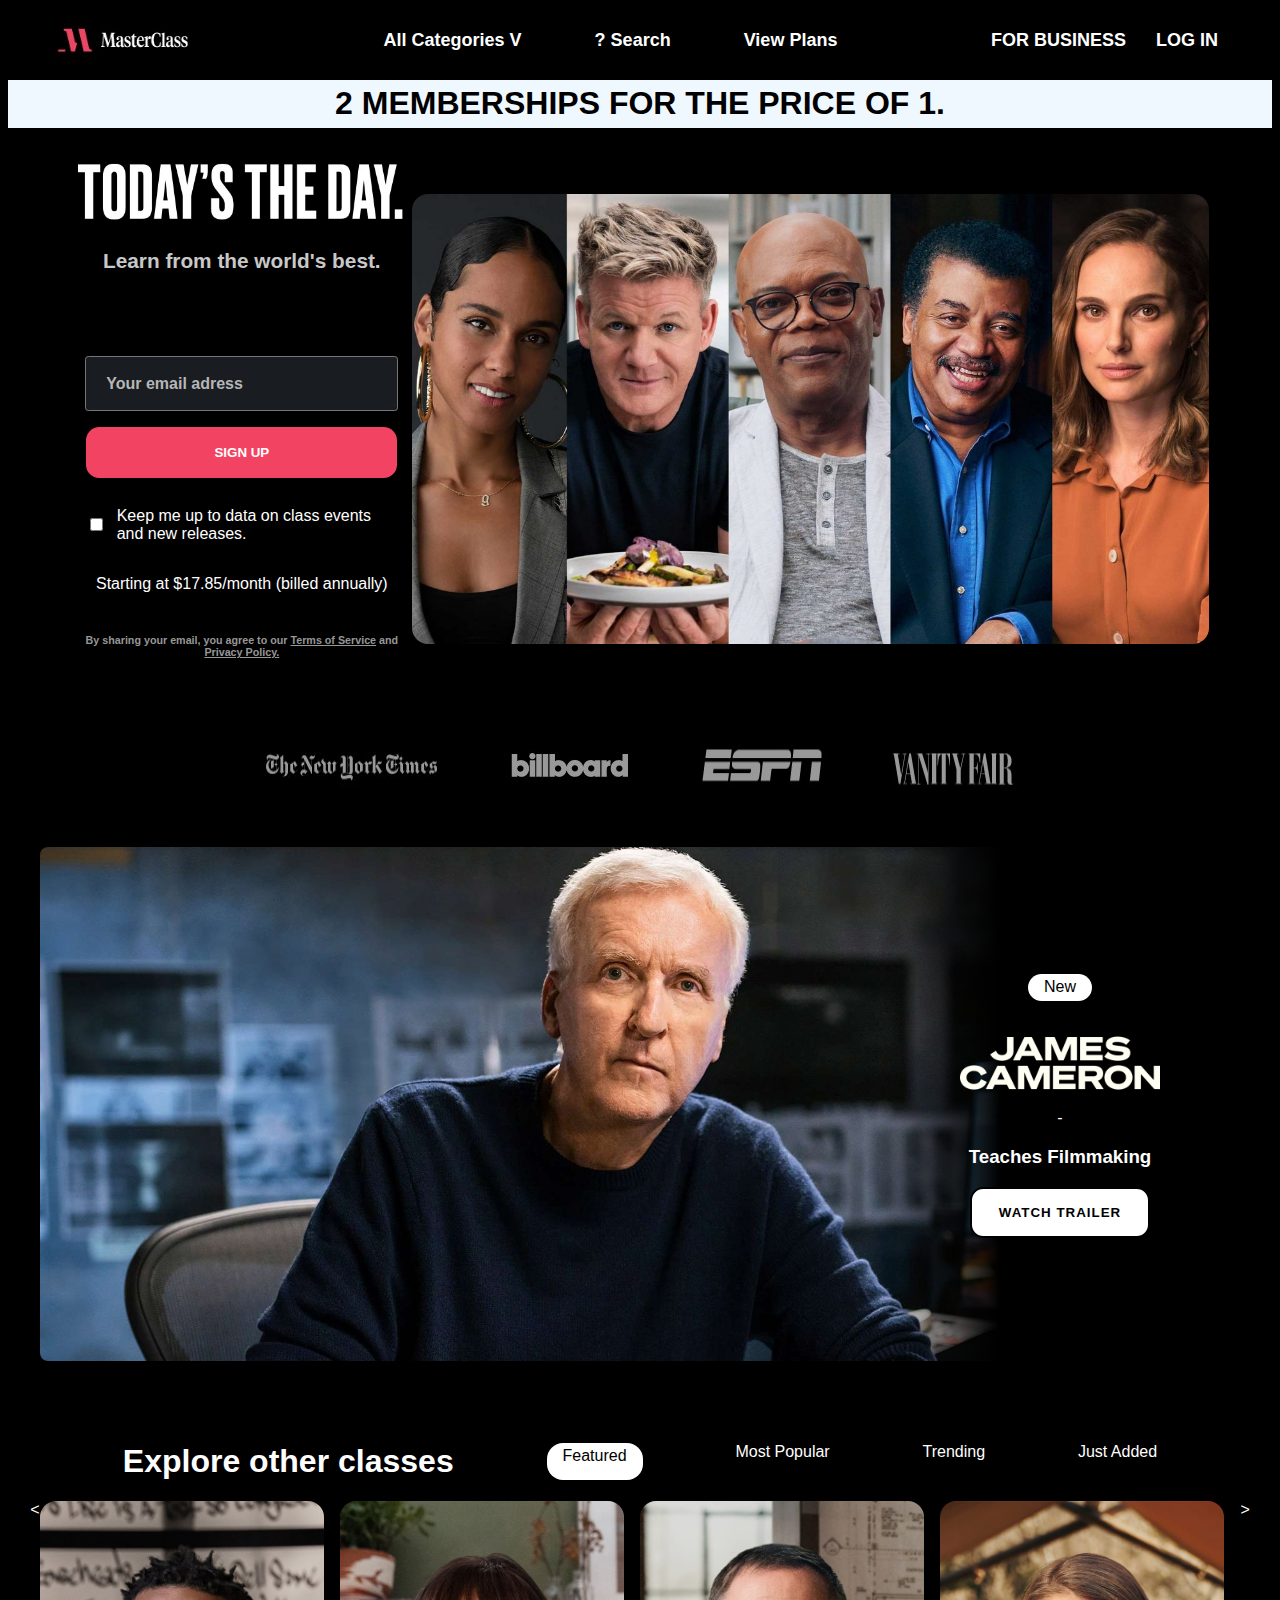
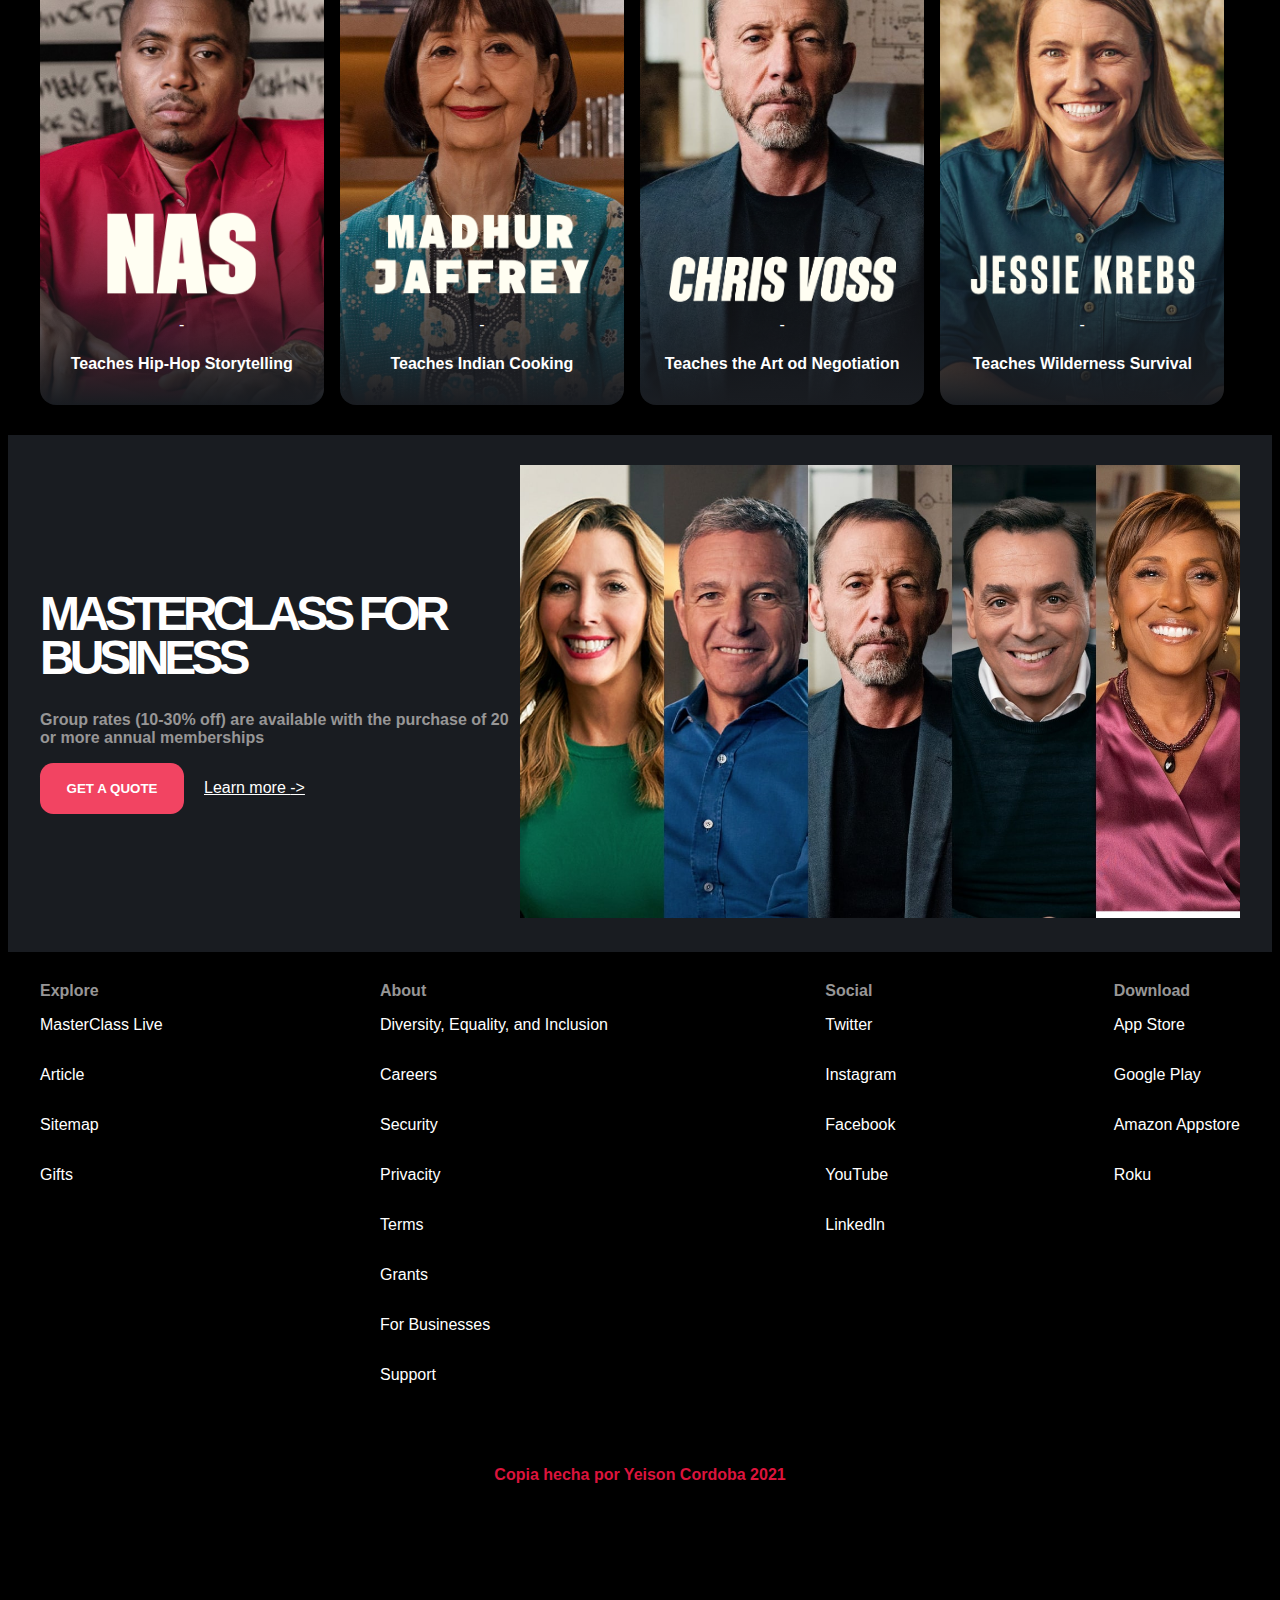
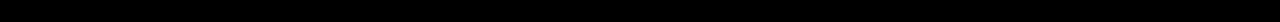
==== commit 5ad0c1d1: "Pagina casia totalmente terminada, solo falta agregar iconos y algunas fuentes" ====
--- a/index.html
+++ b/index.html
@@ -13,13 +13,14 @@
 
 <body>
     <!--| --------------------------------------------------------- |-->
+    <!--| ---------------------------------------- |-->
     <!--| ----------------------- |-->
 
 
     <header>
 
 
-        <nav>
+        <nav id="navegador">
 
             <div id="contenedor_nav">
             <!--| ----------------------------- |-->
@@ -28,14 +29,14 @@
                 <div class="elementos_nav">
 
                     <!--| ----------------------- |-->
-                    <img src="imagenes/logo.jpg" alt="">
-                    <!--| ----------------------- |-->
-
-                </div>
-
-                <!--| ----------------------- |-->
-
-                <div class="elementos_nav">
+                    <img id="logo_masterclass" src="imagenes/logo.jpg" alt="">
+                    <!--| ----------------------- |-->
+
+                </div>
+
+                <!--| ---------------------------------------- |-->
+
+                <div class="elementos_nav" id="elemento_nav_principal">
 
                     <!--| ----------------------- |-->
                     <h1>
@@ -61,11 +62,9 @@
 
                 </div>
 
-
-                <!--| ----------------------------------- |-->
-
-
-                <div class="elementos_nav">
+                <!--| ---------------------------------------- |-->
+
+                <div class="elementos_nav" id="elemento_nav_iniciar_sesion">
 
                     <!--| ----------------------- |-->
                     <h1>
@@ -88,32 +87,30 @@
         </nav>
 
 
-        <!--| -------------PUBLICIDAD BANNER---------- |-->
-
-
-        <section class="espaciado">
+        <!--| ------------------------- PUBLICIDAD BANNER ------------------------- |-->
+
+
+        <section  id="section_publicidad">
             <div id="publicidad">
                 <h1>
                     2 MEMBERSHIPS FOR THE PRICE OF 1.
                 </h1>
-                <span>boton</span>
-                <span>X</span>
+                <!--<span>boton</span>
+                <span>X</span>-->
             </div>
         </section>
 
 
-
-        <!--| ----------------------- |-->
-
+        <!--| -----------------PORTADA----------------- |-->
 
 
         <section id="contenedor_portada" class="espaciado">
 
+
             <div id="div_contenedor_portada">
             <!--| ----------------------- |-->
 
 
-                <!--| ----------------------- |-->
                 <div id="registro_usuarios">
 
 
@@ -184,24 +181,32 @@
     
                 </div>
 
-                <!--| ----------------------- |-->
+                <!--| ---------------------------------------- |-->
 
                 <div id="portada">
                     <img src="imagenes/img inicio/portada.jpg" alt="">
                 </div>
-                <!--| ----------------------- |-->
-
-
-            <!--| ----------------------- |-->
-            </div>
+
+
+            <!--| ----------------------- |-->
+            </div>
+
 
         </section>
 
+
     </header>
 
-    <!--| --------------------------------------------------------- |-->
+
+    <!--| -----------------MAIN----------------- |-->
+
 
     <main>
+
+
+        <!--| ------------------------- MASCAS-PATROCINADORES ------------------------- |-->
+
+
         <section id="section" class="espaciado">
 
             <div id="marcas">
@@ -215,15 +220,20 @@
 
         </section>
 
-        <!--| --------------------------------------------------------- |-->
+
+        <!--| ------------------------- PERSONA DESTACADA ------------------------- |-->
+
 
         <section class="espaciado">
 
+
             <div id="div_persona_destacada">
             <!--| ----------------------- |-->
 
 
                 <div id="persona_destacada_fondo">
+
+
                     <div class="persona_destacada_texto">
 
                         <!--| ----------------------- |-->
@@ -237,6 +247,8 @@
                         <!--| ----------------------- |-->
     
                     </div>
+
+
                 </div>
 
 
@@ -246,88 +258,104 @@
         </section>
 
 
-        <!--| --------------------------------------------------------- |-->
+        <!--| ------------------------- OTRAS CLASES ------------------------- |-->
 
 
         <section class="espaciado">
 
+
             <div id="div_contenedor_otras_clases">
-
-
-                <!--| ----------------------- |-->
+            <!--| ----------------------- |-->
+
+                
                 <div class="div_contenedor_titulos_clases">
+
                     <h1>Explore other classes</h1>
                     <h4 class="subtitulo">Featured</h4>
                     <h4>Most Popular</h4>
                     <h4>Trending</h4>
                     <h4>Just Added</h4>
-                </div>
-
-                <!--| ----------------------- |-->
+
+                </div>
+
+                <!--| ---------------------------------------- |-->
 
                 <div class="div_contenedor_clases">
                 <!--| ----------------------- |-->
 
+
                     <span><</span>
 
                     <!--| ----------------------- |-->
 
                     <div id="clase_persona_1" class="clase_persona">
+
                         <img src="imagenes/Letras en imagenes/Nas.png" alt="">
                         <span>-</span>
                         <h4>Teaches Hip-Hop Storytelling</h4>
+
                     </div>
 
                     <!--| ----------------------- |-->
 
                     <div id="clase_persona_2" class="clase_persona">
+
                         <img src="imagenes/Letras en imagenes/Madhur.png" alt="">
                         <span>-</span>
                         <h4>Teaches Indian  Cooking</h4>
+
                     </div>
 
                     <!--| ----------------------- |-->
 
                     <div id="clase_persona_3" class="clase_persona">
+
                         <img src="imagenes/Letras en imagenes/chris.png" alt="">
                         <span>-</span>
                         <h4>Teaches the Art od Negotiation</h4>
+
                     </div>
 
                     <!--| ----------------------- |-->
 
                     <div id="clase_persona_4" class="clase_persona">
+
                         <img src="imagenes/Letras en imagenes/Jessie.png" alt="">
                         <span>-</span>
                         <h4>Teaches Wilderness Survival</h4>
+
                     </div>
 
                     <!--| ----------------------- |-->
 
                     <span>></span>
 
-                <!--| ----------------------- |-->
-                </div>
-
-
+
+                <!--| ----------------------- |-->
+                </div>
+
+
+            <!--| ----------------------- |-->
             </div>
             
 
         </section>
 
-        <!--| --------------------------------------------------------- |-->
+
+        <!--| ------------------------- ULTIMA SECCION ------------------------- |-->
+
 
         <section class="espaciado" id="section_gris">
 
 
             <div id="div_ultimo_contenedor">
-
-
-                <!--| ----------------------- |-->
+            <!--| ----------------------- |-->
+
+                
                 <div id="div_ultimo_contenedor_titulos">
-
-
-                    <!--| ----------------------- |-->
+                <!--| ----------------------- |-->
+
+                    
                     <h1>
                         MASTERCLASS FOR BUSINESS
                     </h1>
@@ -338,7 +366,7 @@
                         Group rates (10-30% off) are available with the purchase of 20 or more annual memberships
                     </p>
 
-                    <!--| ----------------------- |-->
+                    <!--| ---------------------------------------- |-->
 
                     <div id="ultimo_div_botones">
 
@@ -351,31 +379,34 @@
                         </p>
 
                     </div>
-                    <!--| ----------------------- |-->
-
-
-                </div>
-
-                <!--| ----------------------- |-->
+                    
+
+                <!--| ----------------------- |-->
+                </div>
+
+                <!--| ---------------------------------------- |-->
 
                 <div id="div_ultimo_imagen">
                     <img src="imagenes/Imagen1.jpg" alt="">
                 </div>
-                <!--| ----------------------- |-->
-
-
+                
+
+            <!--| ----------------------- |-->
             </div>
 
 
         </section>
 
-        <!--| --------------------------------------------------------- |-->
+
+        <!--| ------------------------- FOOTER ------------------------- |-->
+
 
         <footer class="espaciado">
             
 
             <div id="div_contenedor_footer">
             <!--| ----------------------- |-->
+
 
                 <div class="footer_textos">
 
@@ -403,12 +434,15 @@
     
                 </div>
     
+                <!--| ---------------------------------------- |-->
     
                 <div class="footer_textos">
-                    <!--| ----------------------- |-->
+                <!--| ----------------------- |-->
+
                     <span class="texto_color_gris">
                         About
                     </span>
+                    
                     <!--| ----------------------- |-->
                     <p>
                         Diversity, Equality, and Inclusion
@@ -441,17 +475,21 @@
                     <p>
                         Support
                     </p>
-                    <!--| ----------------------- |-->          
-    
-                </div>
-    
+                        
+                    
+                <!--| ----------------------- |--> 
+                </div>
+    
+                <!--| ---------------------------------------- |-->
     
                 <div class="footer_textos">
-    
-                    <!--| ----------------------- |-->
+                <!--| ----------------------- |-->
+                    
+
                     <span class="texto_color_gris">
                         Social
                     </span>
+
                     <!--| ----------------------- |-->
                     <p>
                         Twitter
@@ -472,17 +510,20 @@
                     <p>
                         Linkedln
                     </p>
-                    <!--| ----------------------- |-->
-
-                </div>
-    
+                    
+
+                <!--| ----------------------- |-->
+                </div>
+    
+                <!--| ---------------------------------------- |-->
     
                 <div class="footer_textos">
-    
-                    <!--| ----------------------- |-->
+                <!--| ----------------------- |-->
+                    
                     <span class="texto_color_gris">
                         Download
                     </span>
+
                     <!--| ----------------------- |-->
                     <p>
                         App Store
@@ -499,18 +540,20 @@
                     <p>
                         Roku
                     </p>
-                    <!--| ----------------------- |-->
-
-                </div>
-    
-
-            <!--| ----------------------- |-->
-            </div>
+                    
+                <!--| ----------------------- |-->
+                </div>
+    
+
+            <!--| ----------------------- |-->
+            </div>
+
+
+            <p class="firma">Copia hecha por Yeison Cordoba 2021</p>
             
 
         </footer>
 
-        <!--| --------------------------------------------------------- |-->
 
     </main>
 
--- a/estilomasterclass.css
+++ b/estilomasterclass.css
@@ -5,13 +5,30 @@
 }
 
 
-/*-------------------------||-------------------------*/
+/*-------------------------|NAVEGADOR|-------------------------*/
+#navegador{
+    position:fixed;
+    background-color: black;
+    width: 100%;
+    height: 80px;
+    display: flex;
+    margin-top: -8px;
+}
 
 #contenedor_nav{
     display: flex;
     flex-direction: row;
+    justify-content: space-between;
+    width: 1200px;
+    margin: auto;
+    font-size: 9px;
+}
+
+#elemento_nav_principal{
     justify-content: space-evenly;
-    width: 90%;
+    display: flex;
+    flex-direction: row;
+    width:50%;
 }
 
 .elementos_nav{
@@ -19,10 +36,52 @@
     flex-direction: row;
     justify-content: space-evenly;
 }
+
 #publicidad{
     display: flex;
     flex-direction: row;
 }
+
+#logo_masterclass{
+    width: 80%;
+    margin-right: auto;
+}
+
+#elemento_nav_iniciar_sesion{
+    display: flex;
+    flex-direction: row;
+    justify-content: space-evenly;
+}
+
+#elemento_nav_iniciar_sesion h1{
+    margin-right: 30px;
+}
+
+/*-------------------------||-------------------------*/
+
+
+
+/*-------------------------|PUBLICIDAD|-------------------------*/
+#section_publicidad{
+    background-color: aliceblue;
+    height: 50px;
+    align-items: center;
+    justify-content: center;
+    padding-top: 70px;
+}
+
+#publicidad{
+    display: flex;
+    flex-direction: row;
+
+    color: black;
+    width: 1200px;
+    margin: auto;
+    align-items: center;
+    justify-content: center;
+    height: 100%;
+}
+
 
 /*-------------------------||-------------------------*/
 
@@ -32,6 +91,7 @@
 #contenedor_portada{
     width: 100%;
 }
+
 #div_contenedor_portada{
     width: 90%;
     display: flex;
@@ -42,12 +102,14 @@
 	justify-content: space-evenly;
     align-items: center;
 }
+
 #div_centrado_iniciar_sesion{
     display: flex;
     flex-direction: column;
     align-items: center;
     width: 311px;
 }
+
 #registro_usuarios{
     width: 30%;
     display:flex;
@@ -61,17 +123,20 @@
     width: 70%;
     /*background-color: aquamarine;*/
 }
+
 #portada img{
     border-radius: 1em;
     width: 100%;
 }
+
 #imagen_titulo{
     width: 100%;
 }
+
 .texto_iniciar_sesion{
-    color: rgb(151, 150, 150);
+    color: rgb(255, 255, 255);
     border-radius: 0.2em;
-    width: 100%;
+    width: 93%;
     height: 51px;
     border-style: none;
     background-color: #191c21;
@@ -80,7 +145,13 @@
     border-style: solid;
     border-width: 0.1px;
     font-weight: 550;
-}
+    padding-left: 20px;
+
+}
+.texto_iniciar_sesion::placeholder{
+    color: rgb(182, 182, 182);
+}
+
 .boton_iniciar_sesion{
     background-color: #f24462;
     color: white;
@@ -100,14 +171,6 @@
     display: flex;
     flex-direction: row;
     align-items: center;
-
-
-
-
-
-
-
-
 
 
 
@@ -240,7 +303,6 @@
     margin-bottom: 2em; 
 }
 
-
 #clase_persona_1{
     background: linear-gradient(to top, #191c21, 
     hsla(0, 0%, 0%, 0),hsla(317, 45%, 52%, 0)), 
@@ -349,7 +411,6 @@
     justify-content: space-between;
     width: 1200px;
     margin: auto;
-
 }
 
 .footer_textos{
@@ -358,12 +419,14 @@
 
 .footer_textos p{
     margin-bottom: 2em;
-    margin-left: 0em;
-
-    
-}
-
-/*-------------------------||-------------------------*/
+    margin-left: 0em;    
+}
+
+/*-------------------------||-------------------------*/
+
+
+
+/*-------------------------|GENERALIDADES|-------------------------*/
 .subtitulo{
     background-color: white;
     color: black;
@@ -385,5 +448,18 @@
 .subrayado{
     text-decoration: underline;
 }
-
-
+/*-------------------------||-------------------------*/
+
+.firma{
+    color:crimson;
+    font-family: Verdana, Geneva, Tahoma, sans-serif;
+    font-weight: bold;
+    margin: auto;
+    text-align: center;
+    margin-top: 50px;
+    margin-bottom: 100px;
+    
+
+}
+
+
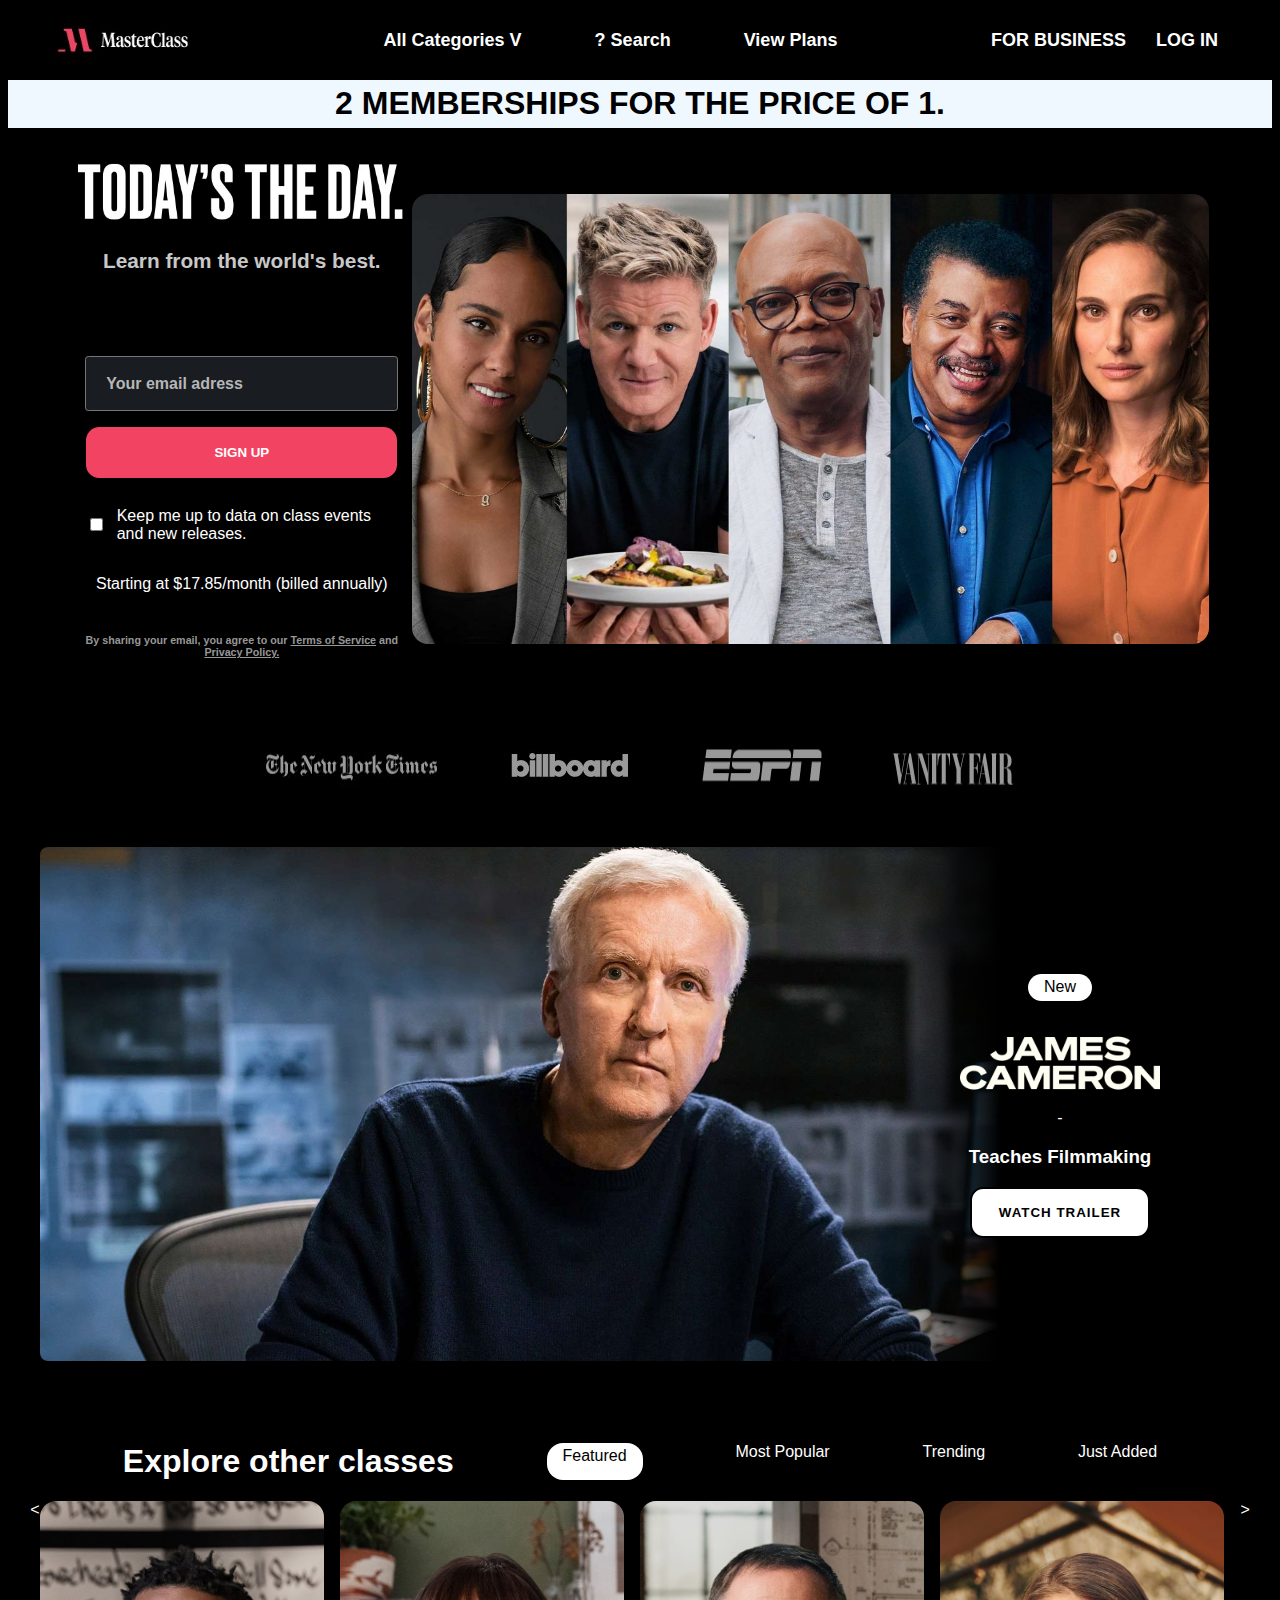
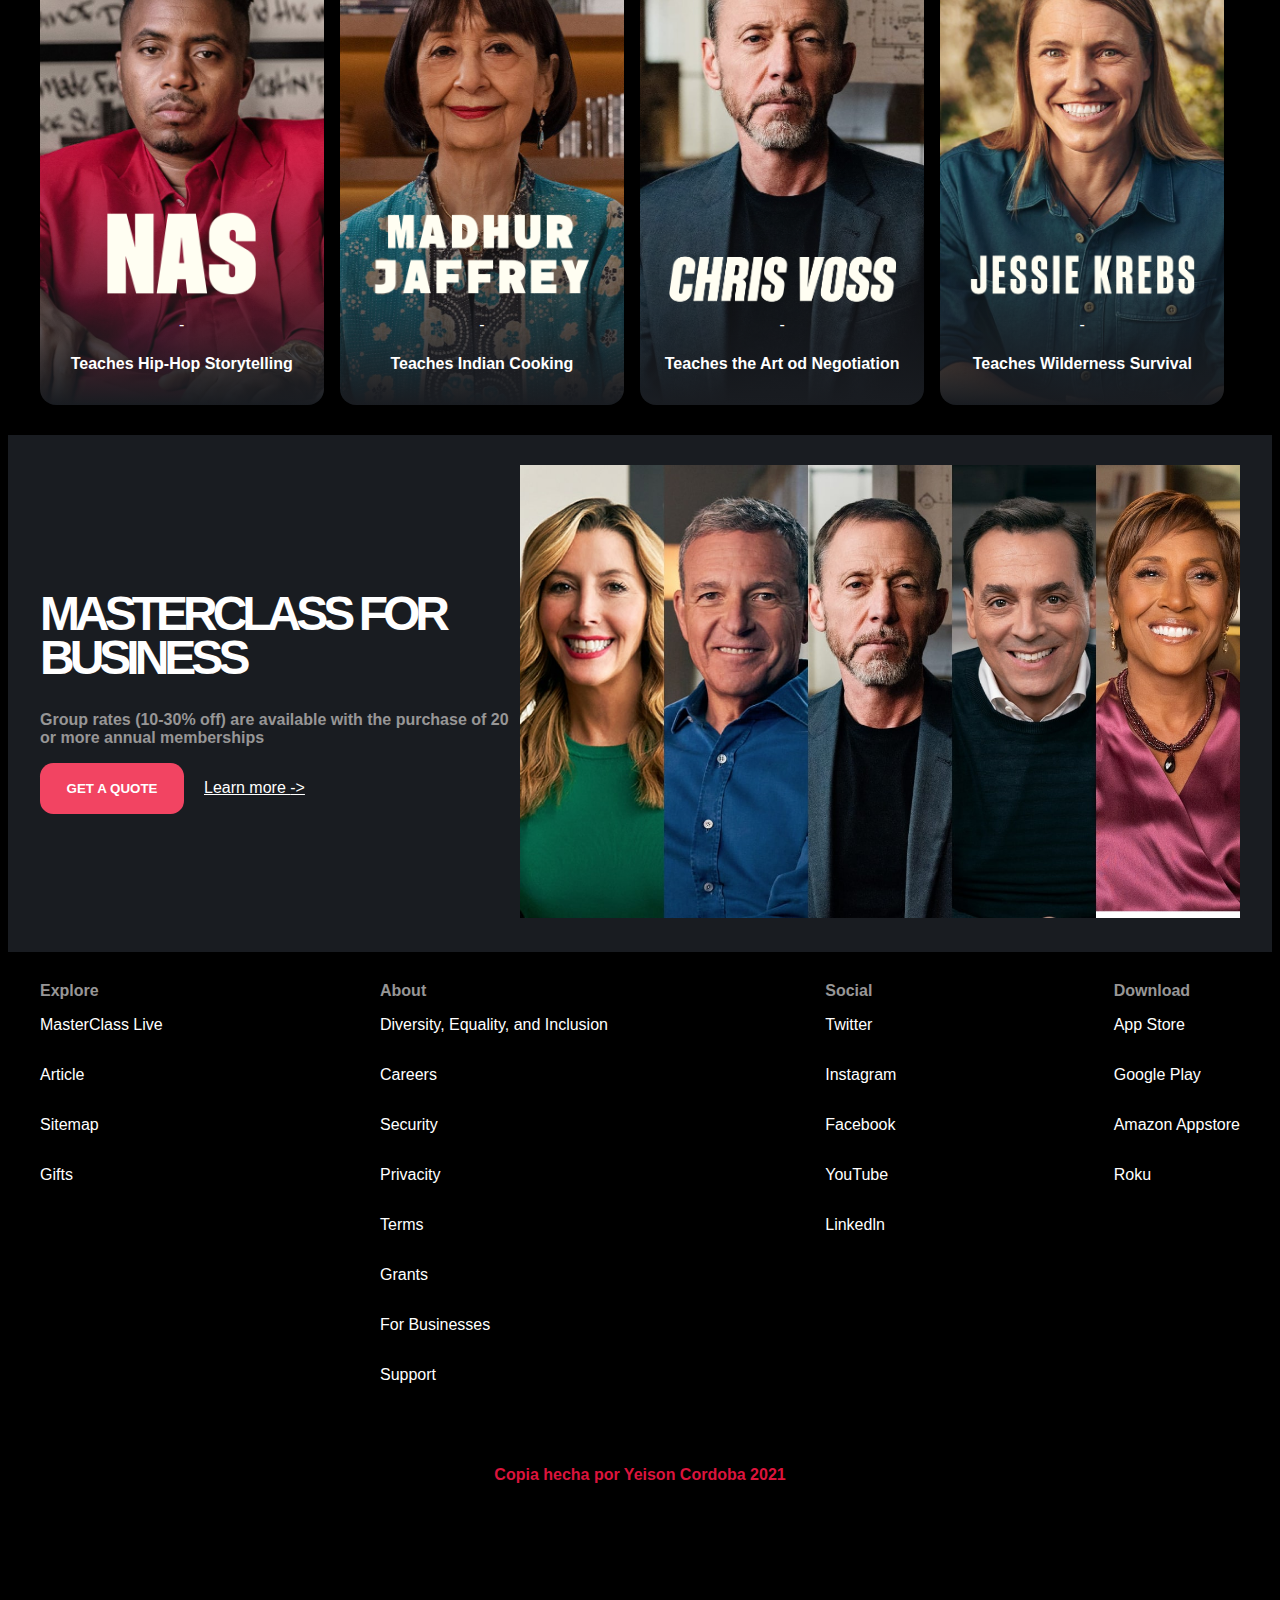
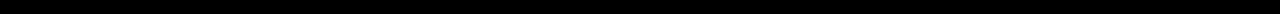
==== commit e4b53a72: "Página principal terminada sin iconos svg; antes de hacer la otra" ====
--- a/index.html
+++ b/index.html
@@ -101,7 +101,7 @@
         </section>
 
 
-        <!--| -----------------PORTADA----------------- |-->
+        <!--| ------------------------------ PORTADA ------------------------------ |-->
 
 
         <section id="contenedor_portada" class="espaciado">
@@ -204,7 +204,7 @@
     <main>
 
 
-        <!--| ------------------------- MASCAS-PATROCINADORES ------------------------- |-->
+        <!--| ----------------------- MASCAS-PATROCINADORES ----------------------- |-->
 
 
         <section id="section" class="espaciado">
@@ -221,7 +221,7 @@
         </section>
 
 
-        <!--| ------------------------- PERSONA DESTACADA ------------------------- |-->
+        <!--| -------------------------- PERSONA DESTACADA -------------------------- |-->
 
 
         <section class="espaciado">
@@ -258,7 +258,7 @@
         </section>
 
 
-        <!--| ------------------------- OTRAS CLASES ------------------------- |-->
+        <!--| ------------------------------ OTRAS CLASES ------------------------------ |-->
 
 
         <section class="espaciado">
@@ -342,7 +342,7 @@
         </section>
 
 
-        <!--| ------------------------- ULTIMA SECCION ------------------------- |-->
+        <!--| ----------------------------- ULTIMA SECCION ----------------------------- |-->
 
 
         <section class="espaciado" id="section_gris">
@@ -398,7 +398,7 @@
         </section>
 
 
-        <!--| ------------------------- FOOTER ------------------------- |-->
+        <!--| ------------------------------- FOOTER ------------------------------- |-->
 
 
         <footer class="espaciado">
--- a/estilomasterclass.css
+++ b/estilomasterclass.css
@@ -1,8 +1,17 @@
+*{
+    font-family: "Sohne", "Helvetica", "Arial", sans-serif;
+}
+*::selection{
+    background-color: rgba(255, 255, 255, 0.507);
+}
+html, body{
+    height: 100%;
+}
 body{
-    font-family: "Sohne", "Helvetica", "Arial", sans-serif;
     background-color: rgb(0, 0, 0);
     color:#ffffff
 }
+
 
 
 /*-------------------------|NAVEGADOR|-------------------------*/
@@ -148,6 +157,7 @@
     padding-left: 20px;
 
 }
+
 .texto_iniciar_sesion::placeholder{
     color: rgb(182, 182, 182);
 }
@@ -163,19 +173,19 @@
     font-weight: 600;
     font-family: "Sohne", "Helvetica", "Arial", sans-serif;
 }
+
 .texto_uno_iniciar_sesion{
     justify-content: left;
     text-align: left;
 }
+
 #privacidad_iniciar_sesion{
     display: flex;
     flex-direction: row;
     align-items: center;
-
-
-
-    width: 100%;
-}
+    width: 100%;
+}
+
 #entrada{
     background-color: #191c21;
     margin-right: 1em;
@@ -189,6 +199,7 @@
     color: rgb(200, 200, 200);
 
 }
+
 /*-------------------------||-------------------------*/
 
 
@@ -225,6 +236,7 @@
     display:flex;
     flex-direction: row-reverse;
 }
+
 .persona_destacada_texto{
     display: flex;
     flex-direction: column;
@@ -236,9 +248,11 @@
     background: linear-gradient(to left, rgb(0, 0, 0), rgb(0, 0, 0), rgba(0, 0, 0, 1), rgba(0, 0, 0, 0));
 
 }
+
 #letras_persona_destacada{
     width: 200px;
 }
+
 #boton_ver_trailer{
     background-color: #ffffff;
     color: rgb(0, 0, 0);
@@ -248,10 +262,12 @@
     margin-bottom: 1em;
     border-style: solid;
 }
+
 #boton_ver_trailer span{
     font-weight: bold;
     letter-spacing: 1px;
 }
+
 /*-------------------------||-------------------------*/
 
 
@@ -263,6 +279,7 @@
     margin: auto;
     width: 1220px;
 }
+
 .div_contenedor_titulos_clases{
     display: flex;
     flex-direction: row;
@@ -270,9 +287,11 @@
     color:rgb(255, 255, 255);
 
 }
+
 .div_contenedor_titulos_clases h4{
     font-weight: lighter;
 }
+
 .div_contenedor_clases{
     display: flex;
     flex-direction: row;
@@ -281,10 +300,10 @@
     width: 100%;
     color:#ffffff;
 }
+
 .div_contenedor_clases img{
     width: 80%;
 }
-
 
 .clase_persona{
     width: 284px;
@@ -311,6 +330,7 @@
     background-size: cover;
     background-repeat: no-repeat;
 }
+
 #clase_persona_2{
     background: linear-gradient(to top, #191c21, 
     hsla(0, 0%, 0%, 0),hsla(317, 45%, 52%, 0)), 
@@ -319,6 +339,7 @@
     background-size: cover;
     background-repeat: no-repeat;
 }
+
 #clase_persona_3{
     background: linear-gradient(to top, #191c21, 
     hsla(0, 0%, 0%, 0),hsla(317, 45%, 52%, 0)), 
@@ -327,6 +348,7 @@
     background-size: cover;
     background-repeat: no-repeat;
 }
+
 #clase_persona_4{
     background: linear-gradient(to top, #191c21, 
     hsla(0, 0%, 0%, 0),hsla(317, 45%, 52%, 0)), 
@@ -389,6 +411,7 @@
 #ultimo_boton span{
     font-weight: bold;
 }
+
 #ultimo_div_botones{
     display: flex;
     flex-direction: row;    
@@ -433,6 +456,7 @@
     border-radius: 1em;
     padding: 0.3em 1em 0.3em 1em;
 }
+
 .espaciado{
     /*margin-top: 30px;
     margin-bottom: 30px;*/
@@ -448,6 +472,7 @@
 .subrayado{
     text-decoration: underline;
 }
+
 /*-------------------------||-------------------------*/
 
 .firma{
@@ -458,8 +483,6 @@
     text-align: center;
     margin-top: 50px;
     margin-bottom: 100px;
-    
-
-}
-
-
+}
+
+
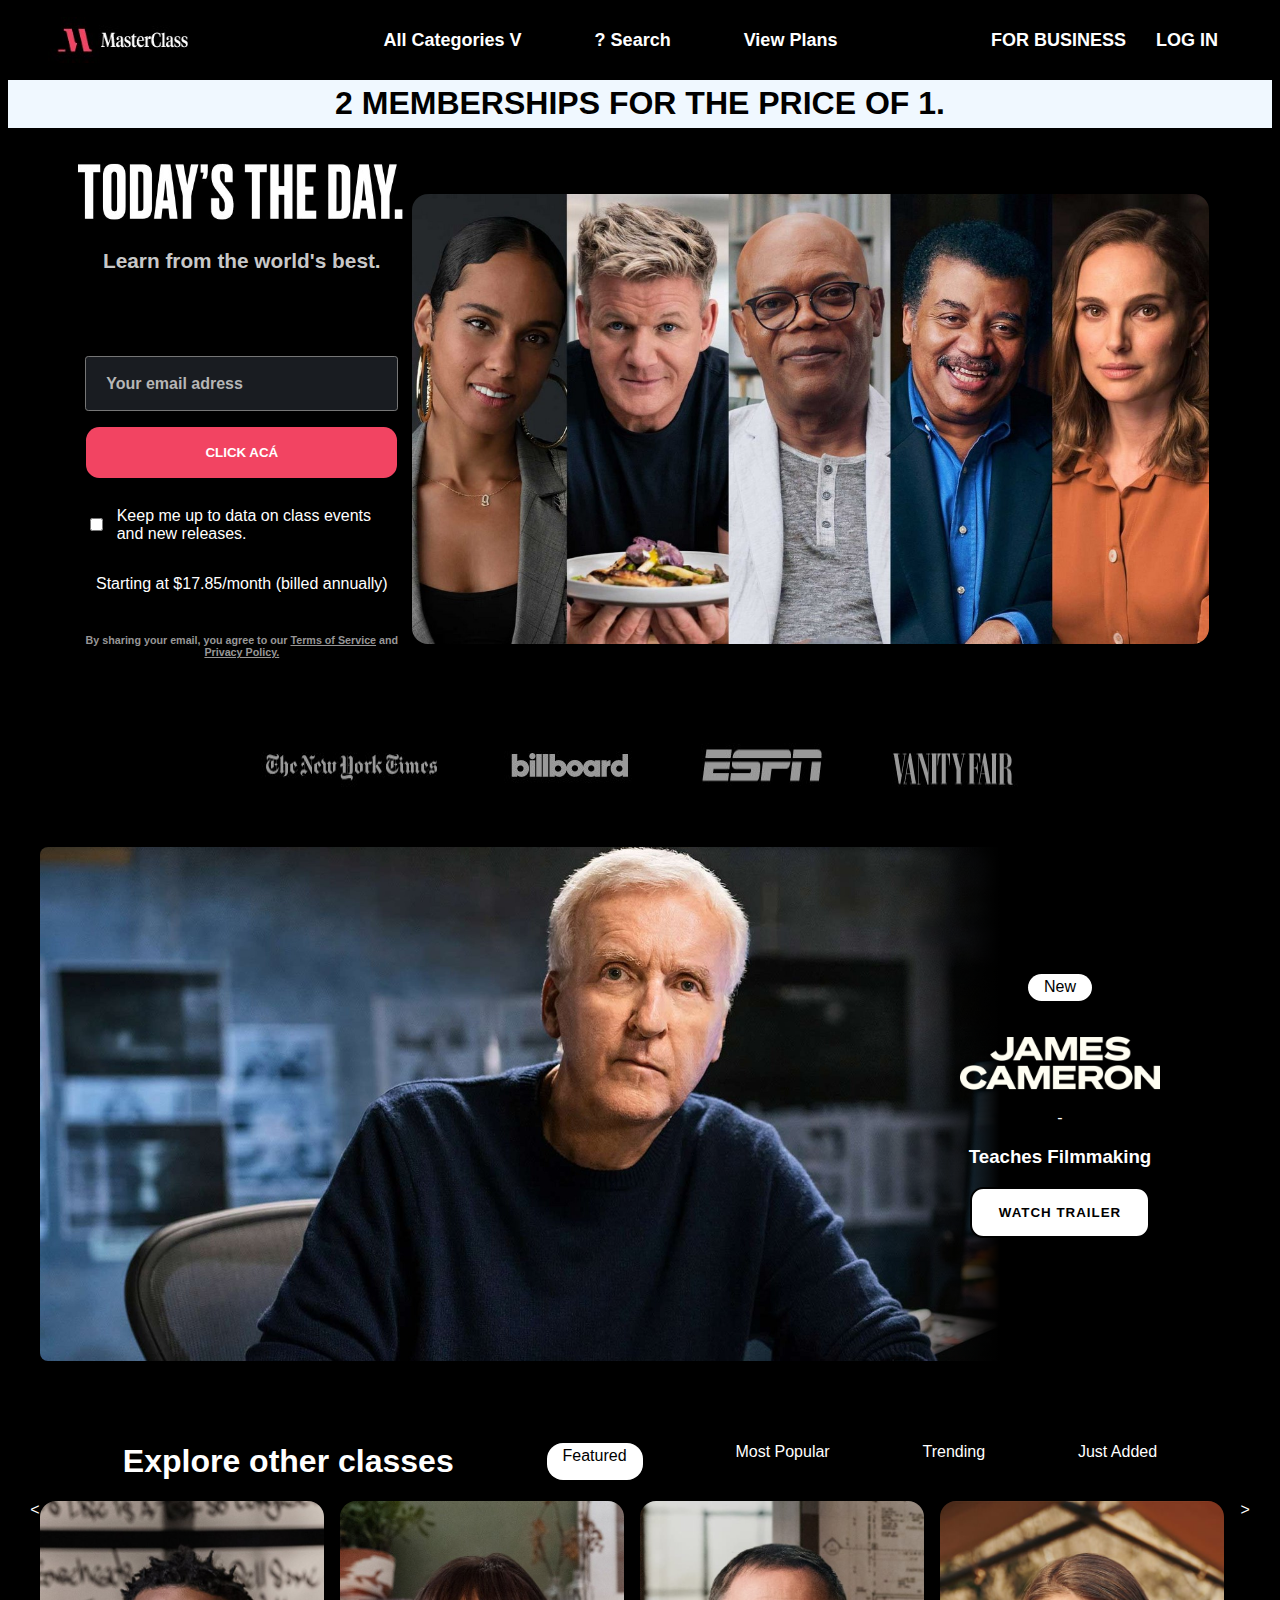
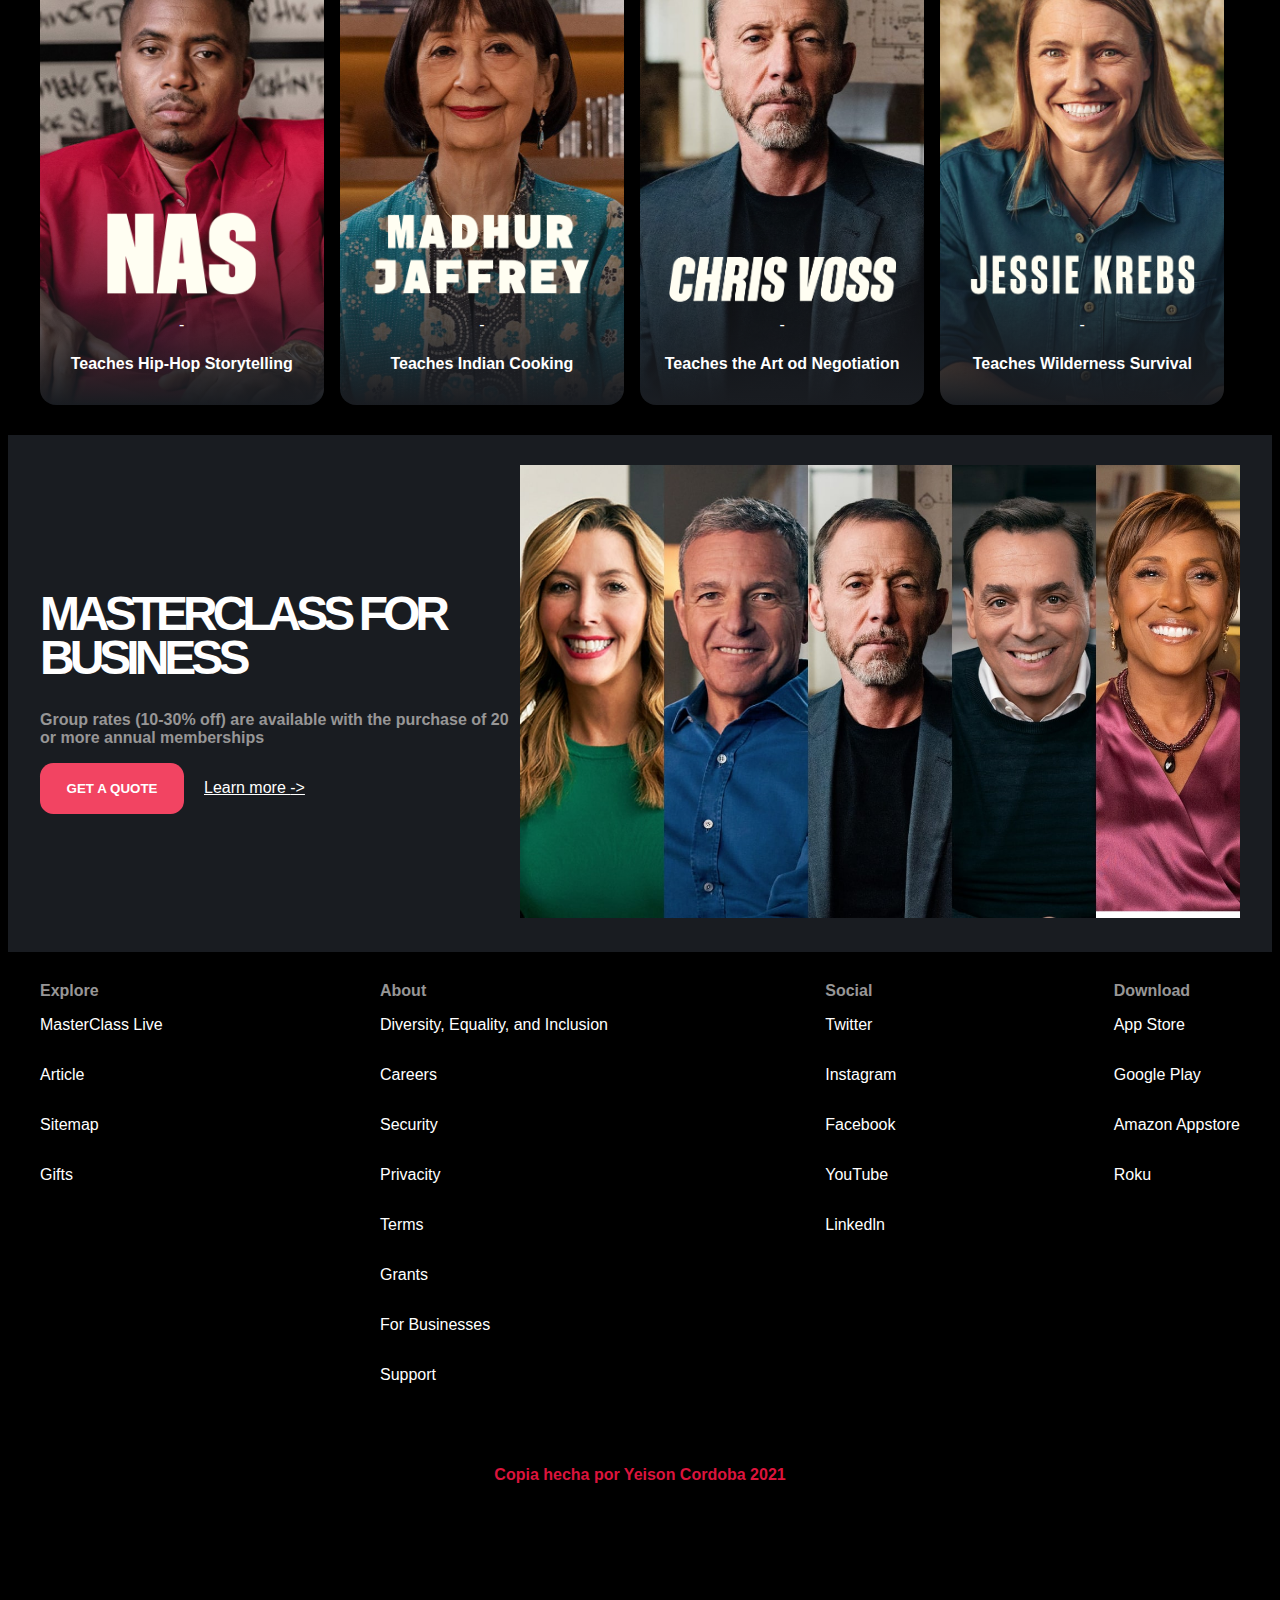
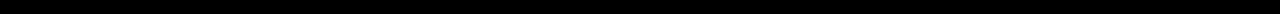
==== commit 67f8b656: "Update button index.html" ====
--- a/index.html
+++ b/index.html
@@ -135,8 +135,8 @@
 
                         <!--| ----------------------- |-->
 
-                        <button class="boton_iniciar_sesion">
-                            <span>SIGN UP</span>
+                        <button class="boton_iniciar_sesion" onclick="location.href='pagina2.html'">
+                            <span>CLICK ACÁ</span>
                         </button>
 
                         <!--| ----------------------- |-->
@@ -559,4 +559,4 @@
 
 
 </body>
-</html>+</html>
--- a/estilomasterclass.css
+++ b/estilomasterclass.css
@@ -173,6 +173,10 @@
     font-weight: 600;
     font-family: "Sohne", "Helvetica", "Arial", sans-serif;
 }
+.boton_iniciar_sesion:hover{
+    background-color: #db0025;
+    cursor: pointer;
+  }
 
 .texto_uno_iniciar_sesion{
     justify-content: left;
